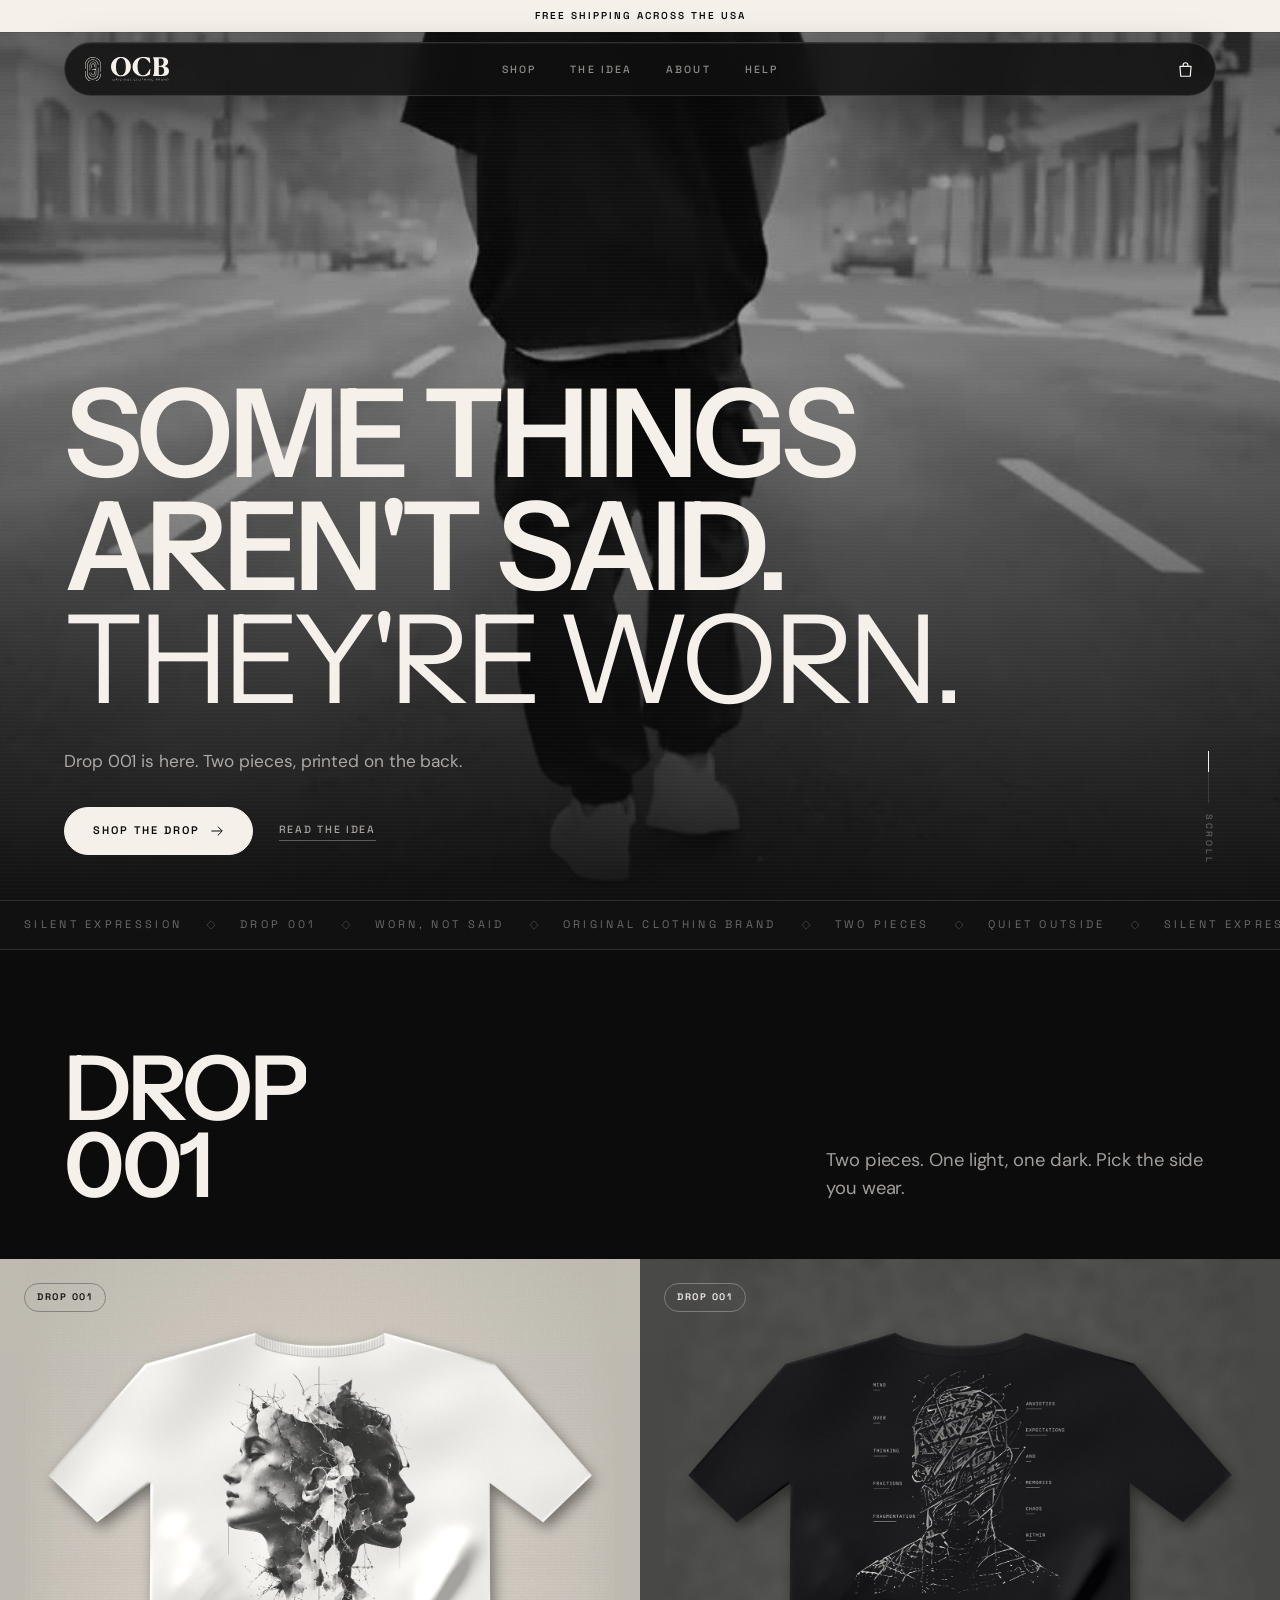
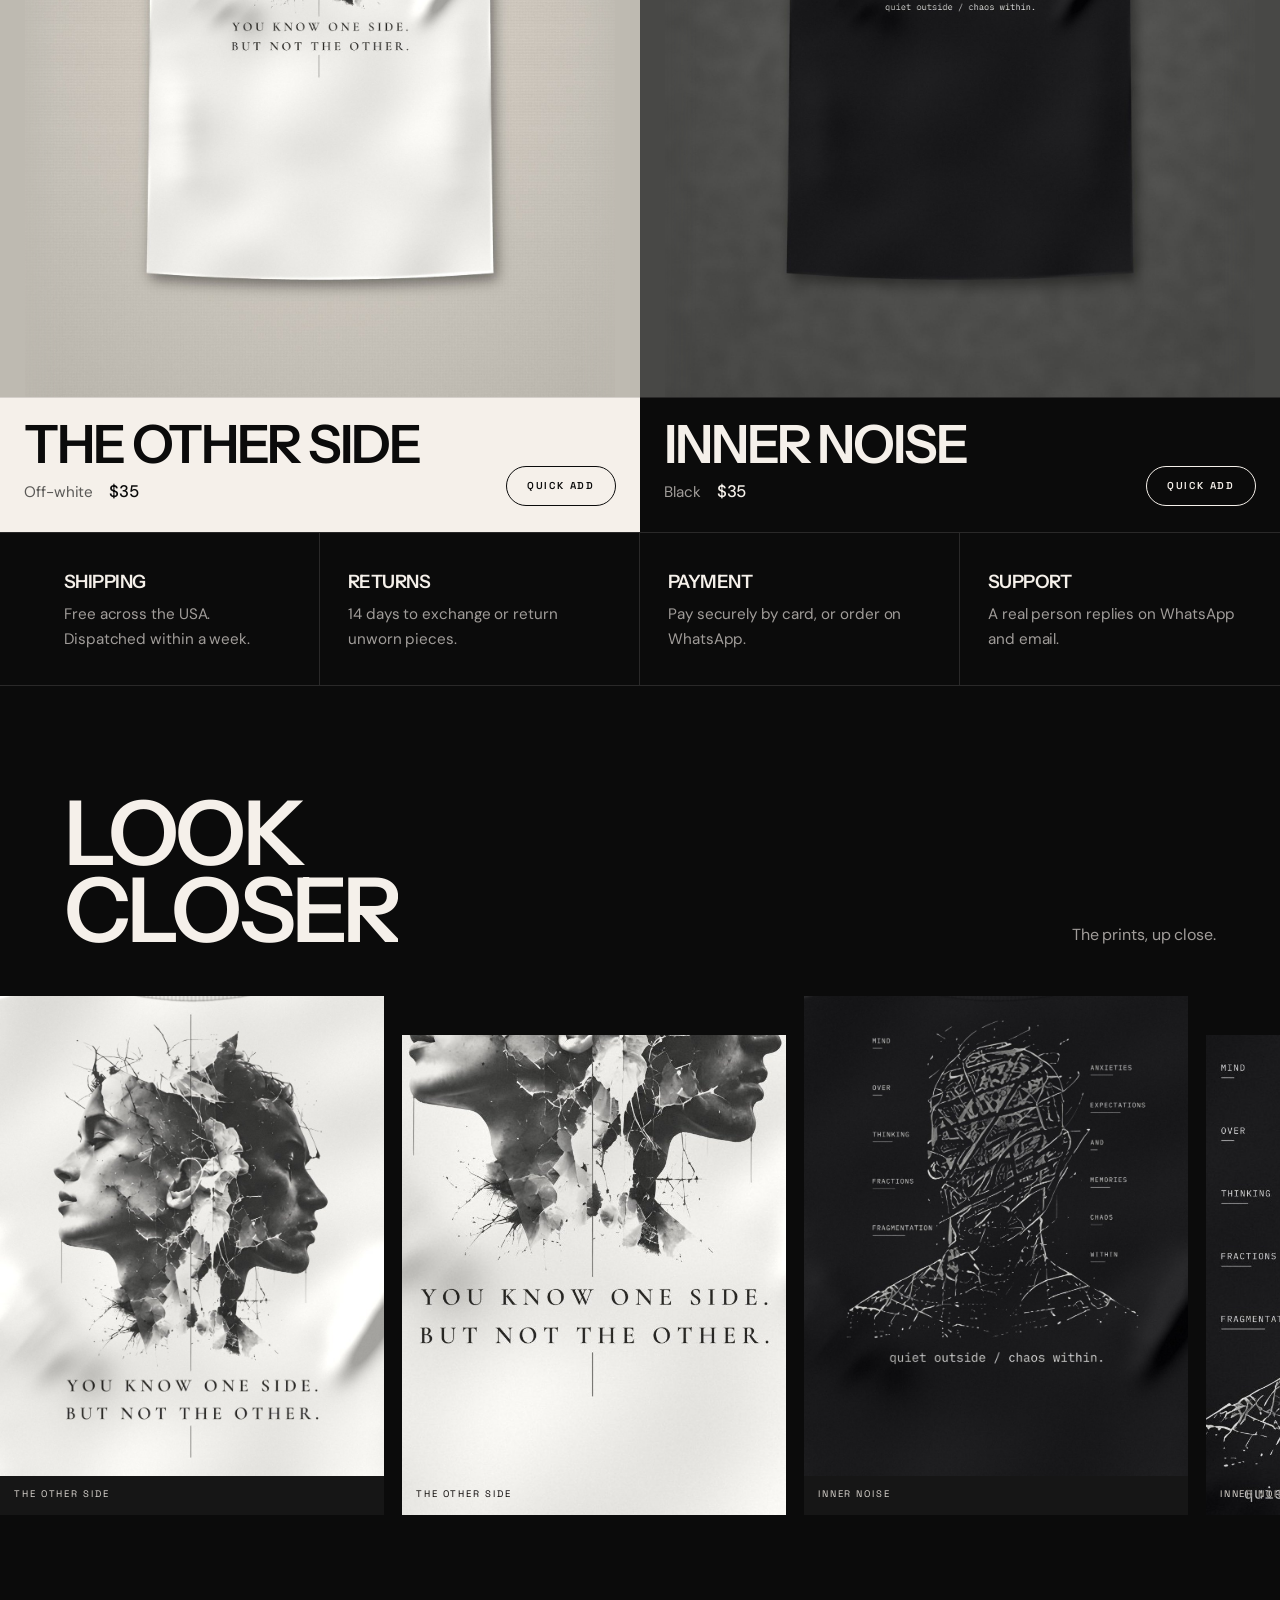
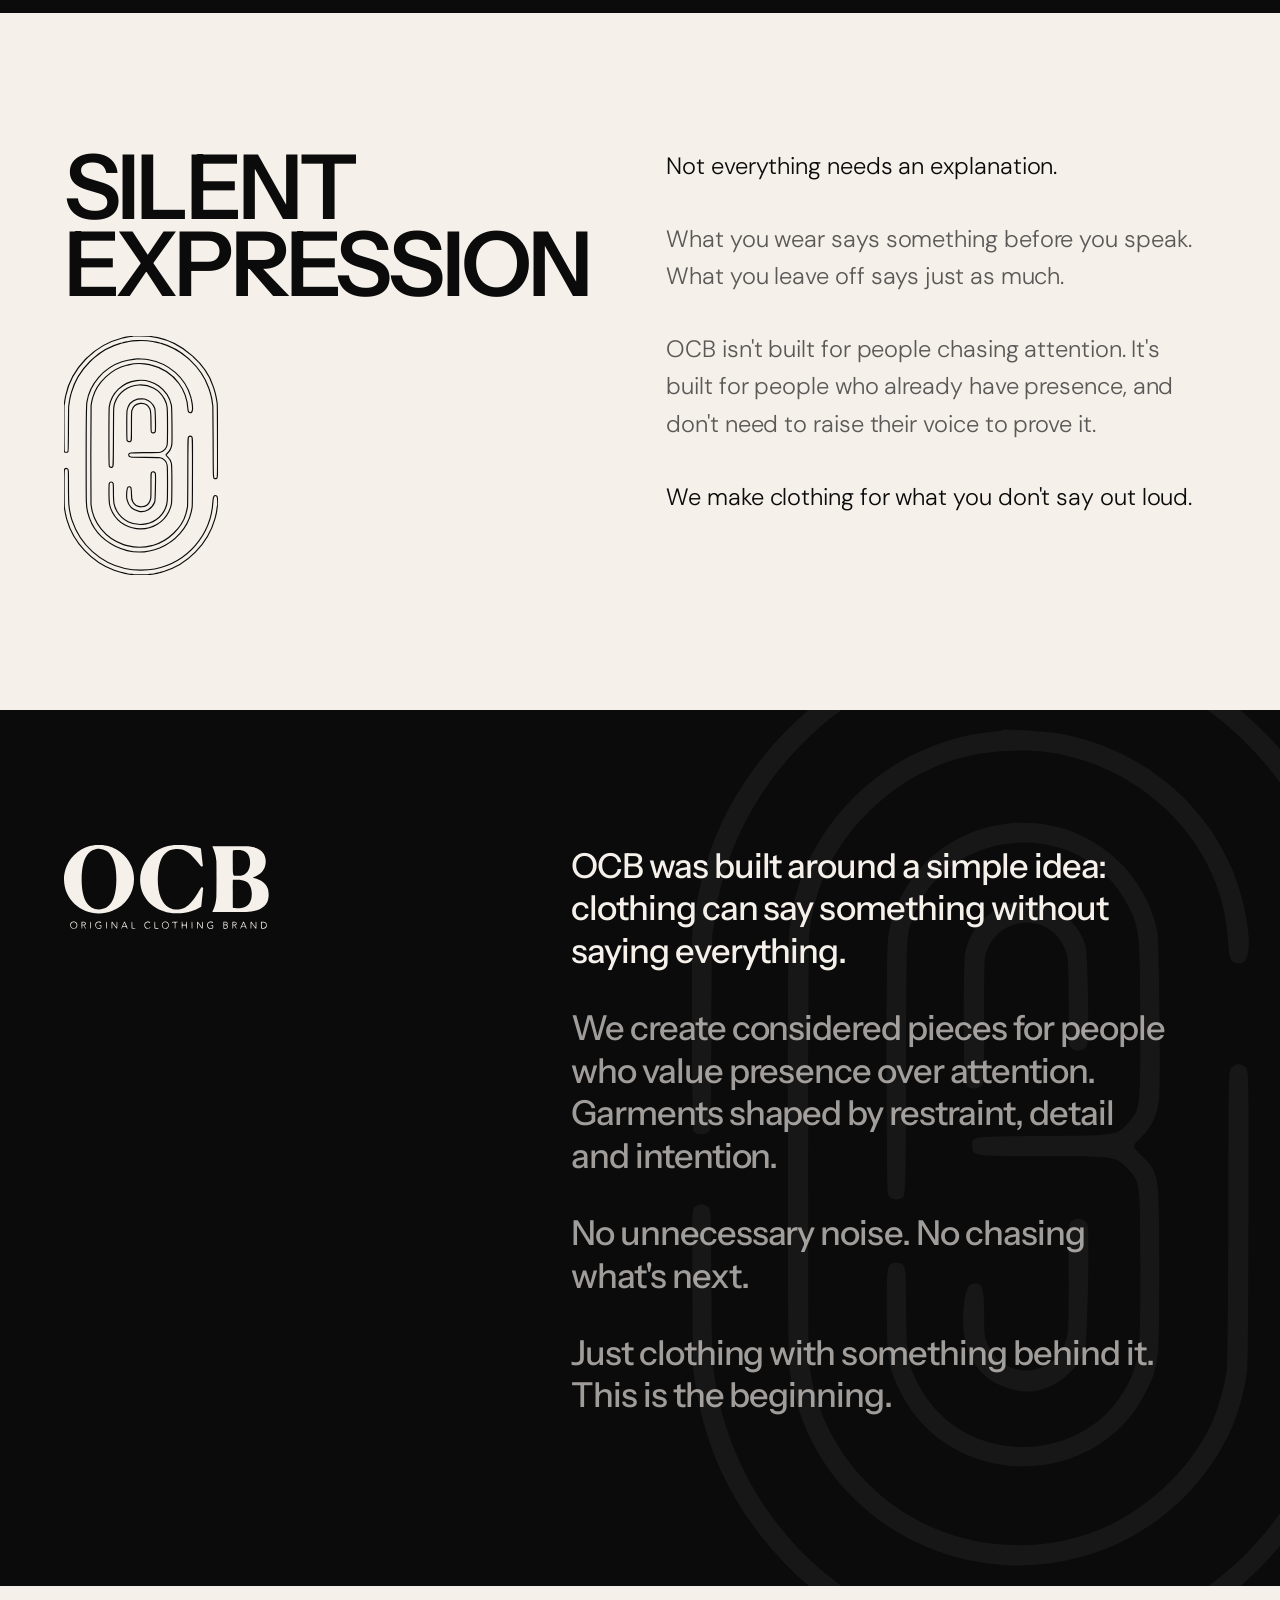
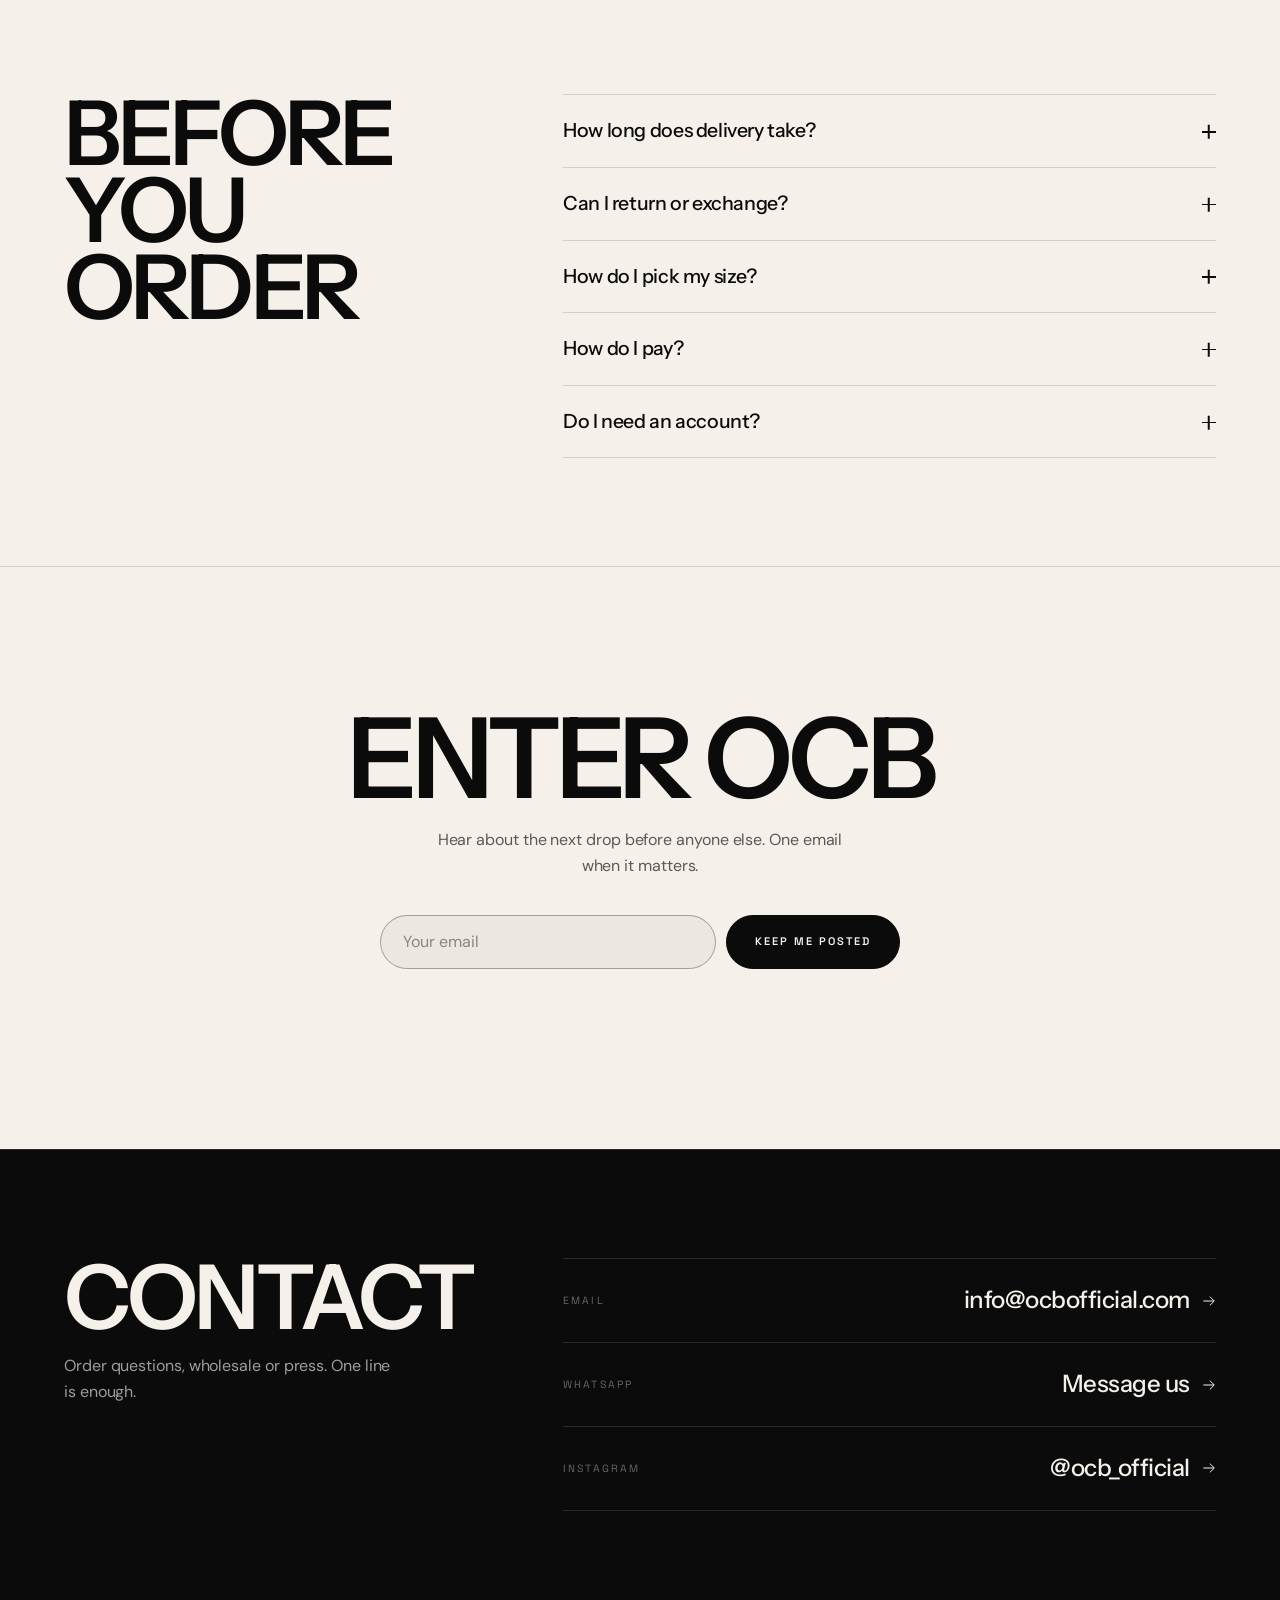
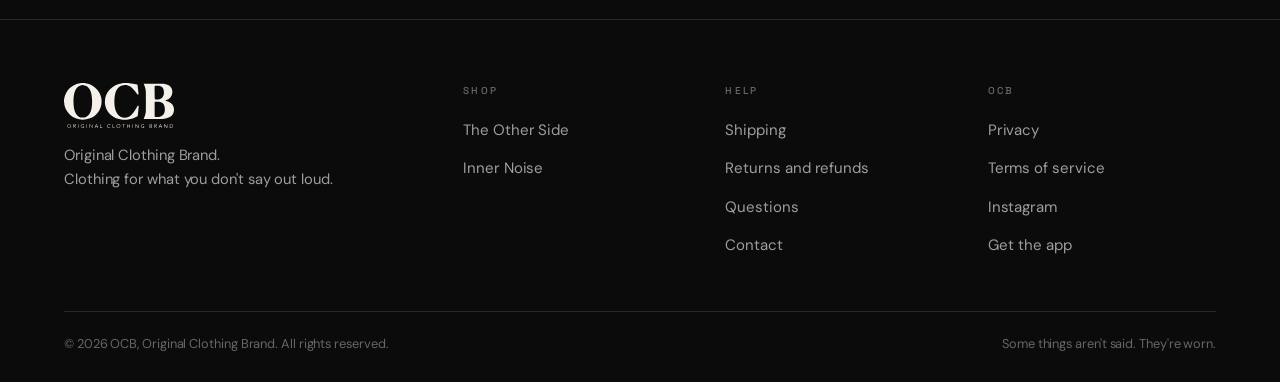
==== v2/index.html @ 87e2b338 "Add files via upload" ====
<!DOCTYPE html>
<html lang="en">
<head>
<meta charset="utf-8">
<meta name="viewport" content="width=device-width, initial-scale=1, viewport-fit=cover">
<title>OCB — Original Clothing Brand</title>
<meta name="description" content="OCB — Original Clothing Brand. Some things aren't said. They're worn. Drop 001 is live: two pieces, printed on the back.">
<meta name="theme-color" content="#0B0B0B">
<meta property="og:title" content="OCB — Original Clothing Brand">
<meta property="og:description" content="Some things aren't said. They're worn. Drop 001 is live.">
<meta property="og:type" content="website">
<meta property="og:url" content="https://ocbofficial.com/">
<meta property="og:image" content="https://ocbofficial.com/images/og.jpg">
<meta name="twitter:card" content="summary_large_image">

<!-- installable web app -->
<link rel="manifest" href="manifest.webmanifest">
<link rel="icon" type="image/png" href="icons/favicon-48.png">
<link rel="apple-touch-icon" href="icons/apple-touch-icon.png">
<meta name="mobile-web-app-capable" content="yes">
<meta name="apple-mobile-web-app-capable" content="yes">
<meta name="apple-mobile-web-app-status-bar-style" content="black-translucent">
<meta name="apple-mobile-web-app-title" content="OCB">

<link rel="preconnect" href="https://fonts.googleapis.com">
<link rel="preconnect" href="https://fonts.gstatic.com" crossorigin>
<link href="https://fonts.googleapis.com/css2?family=DM+Sans:ital,opsz,wght@0,9..40,300;0,9..40,400;0,9..40,500;1,9..40,400&family=Instrument+Sans:wght@400;500;600;700&family=Space+Grotesk:wght@400;500;600;700&display=swap" rel="stylesheet">
<link rel="stylesheet" href="css/styles.css">
</head>
<body data-theme="dark">

<!-- ============ LOGO + ICON LIBRARY (vector, no image files) ============ -->
<svg width="0" height="0" style="position:absolute" aria-hidden="true" focusable="false">
  <defs>
    <symbol id="ocbMark" viewBox="0 0 724 1126">
      <g transform="translate(0,1126) scale(0.1,-0.1)"><path d="M3235 11251 c-6 -5 -39 -12 -75 -15 -65 -6 -158 -19 -215 -31 -117
-23 -150 -31 -230 -51 -1300 -328 -2377 -1439 -2636 -2719 -36 -180 -47 -245
-55 -335 -3 -36 -10 -69 -15 -74 -21 -23 -11 -2201 10 -2220 43 -39 129 -36
167 5 18 20 19 54 24 1088 3 586 9 1072 13 1079 5 7 13 50 18 95 5 45 13 107
19 137 5 30 12 71 15 90 3 19 10 51 15 70 5 19 14 58 20 85 7 28 15 61 20 75
4 14 13 45 20 70 304 1079 1231 2006 2310 2310 25 7 56 16 70 20 14 5 48 13
75 20 28 6 66 15 85 20 19 5 51 12 70 15 19 3 60 10 90 16 112 19 209 29 388
39 239 14 536 -2 752 -39 30 -6 71 -13 90 -16 19 -3 51 -10 70 -15 19 -5 58
-14 85 -20 28 -7 61 -15 75 -20 14 -4 45 -13 70 -20 991 -279 1901 -1127 2233
-2080 9 -25 26 -72 38 -105 12 -33 26 -75 30 -92 5 -18 14 -50 20 -70 6 -21
15 -55 20 -75 5 -21 14 -57 20 -80 24 -96 47 -231 57 -334 5 -44 13 -87 18
-95 5 -8 11 -689 14 -1697 6 -1880 -3 -1742 107 -1742 112 0 104 -147 99 1763
-2 1220 -6 1734 -15 1787 -28 185 -36 232 -60 340 -18 80 -29 125 -62 240 -6
19 -14 49 -18 65 -5 17 -18 57 -30 90 -13 33 -26 71 -30 85 -326 1040 -1477
2042 -2606 2271 -180 36 -245 47 -335 55 -36 3 -69 10 -74 15 -6 5 -178 9
-386 9 -208 0 -380 -4 -385 -9z M3379 10176 c-3 -3 -50 -10 -105 -16 -207 -20
-323 -46 -544 -117 -850 -276 -1517 -1044 -1651 -1898 -33 -218 -34 -257 -34
-2510 0 -2497 -3 -2400 75 -2705 364 -1436 1973 -2224 3390 -1660 730 290
1310 943 1479 1663 30 127 35 153 53 272 7 46 12 607 14 1668 4 1599 4 1599
-30 1633 -48 48 -101 48 -151 -1 -35 -35 -35 -35 -38 -1628 -3 -1109 -7 -1613
-15 -1662 -16 -97 -35 -184 -62 -280 -6 -22 -15 -53 -19 -70 -174 -638 -843
-1281 -1528 -1466 -18 -5 -50 -14 -70 -19 -353 -97 -800 -98 -1163 -3 -97 26
-114 31 -175 51 -838 279 -1448 1030 -1532 1887 -14 143 -10 4545 4 4660 20
158 33 224 62 325 5 19 14 51 20 70 194 698 877 1345 1596 1512 22 5 58 13 80
19 196 47 573 70 760 46 108 -14 199 -28 235 -37 19 -5 58 -14 85 -21 508
-119 1001 -448 1306 -869 262 -362 393 -731 417 -1175 9 -165 32 -205 118
-205 108 0 134 193 69 525 -23 118 -28 143 -35 165 -4 14 -13 45 -20 70 -250
891 -1030 1577 -1980 1741 -148 25 -595 51 -611 35z M3420 9159 c-666 -82
-1187 -582 -1285 -1231 -23 -149 -22 -2765 0 -2808 25 -48 78 -63 139 -40 53
20 51 -48 57 1440 6 1526 1 1411 69 1605 362 1024 1836 1124 2337 160 138
-266 143 -313 143 -1312 0 -928 0 -927 -123 -1060 -140 -152 -110 -147 -940
-153 -793 -6 -767 -2 -767 -110 0 -109 -1 -109 791 -110 774 0 767 1 902 -135
136 -139 137 -141 137 -1058 0 -918 -5 -979 -92 -1192 -396 -963 -1765 -1055
-2293 -155 -142 243 -164 367 -165 918 0 440 -5 462 -105 462 -100 0 -105 -21
-105 -477 0 -556 23 -688 161 -952 553 -1057 2128 -1043 2658 24 146 295 146
297 146 1340 0 1071 6 1037 -207 1248 -88 88 -88 88 -13 159 124 116 194 249
216 416 22 166 6 1752 -19 1863 -171 756 -877 1254 -1642 1158z M3460 8285
c-244 -67 -433 -271 -486 -525 -22 -101 -20 -1389 1 -1430 32 -61 127 -71 176
-19 29 31 29 31 29 700 0 554 2 678 15 724 110 422 681 476 856 80 45 -102 49
-153 49 -622 0 -442 0 -442 23 -468 46 -54 150 -40 176 23 28 68 9 1027 -22
1107 -87 223 -233 356 -478 434 -46 15 -281 12 -339 -4z M37 4993 c-37 -26
-37 -26 -33 -887 2 -519 8 -889 14 -931 30 -207 64 -374 102 -510 6 -22 15
-53 19 -70 294 -1054 1172 -1993 2225 -2377 175 -64 371 -119 516 -147 30 -6
69 -13 85 -16 66 -14 154 -26 225 -31 41 -3 79 -10 84 -15 13 -12 679 -12 691
0 6 5 44 12 85 15 71 5 159 17 225 31 17 3 55 10 85 16 30 6 73 15 95 21 79
20 120 30 145 38 14 4 45 13 70 20 1134 318 2109 1309 2440 2480 7 25 16 56
20 70 4 14 13 52 20 85 7 33 16 71 20 85 5 14 11 45 15 70 4 25 11 70 16 100
5 30 12 87 15 125 3 39 10 74 15 80 30 31 9 440 -24 463 -122 82 -172 14 -187
-253 -86 -1577 -1201 -2867 -2745 -3176 -215 -43 -335 -53 -655 -53 -355 0
-471 11 -750 73 -1145 252 -2106 1122 -2482 2246 -39 116 -49 150 -68 225 -97
383 -108 528 -109 1473 -1 755 1 730 -61 762 -41 21 -69 18 -113 -12z M4129
4831 c-29 -29 -29 -29 -29 -610 0 -612 -1 -620 -48 -741 -137 -348 -652 -365
-815 -27 -55 114 -57 125 -57 385 0 291 -30 350 -152 303 -65 -25 -101 -406
-57 -598 69 -305 259 -490 567 -552 293 -60 618 136 739 446 26 66 51 1260 28
1351 -18 73 -121 98 -176 43z" fill="currentColor"/></g>
    </symbol>
    <symbol id="ocbWord" viewBox="0 0 2230 914">
      <g transform="translate(0,914) scale(0.1,-0.1)"><path d="M3435 9129 c-22 -4 -85 -13 -140 -20 -1656 -196 -3016 -1517 -3259
-3165 -36 -247 -38 -272 -34 -579 34 -2645 2738 -4386 5270 -3394 1698 666
2657 2459 2267 4239 -333 1522 -1659 2714 -3224 2900 -55 6 -119 16 -142 21
-51 11 -682 10 -738 -2z m506 -420 c1158 -91 1760 -1225 1760 -3312 0 -2136
-659 -3276 -1892 -3277 -1225 -1 -1889 1154 -1889 3285 0 1856 489 2975 1420
3247 125 36 225 51 446 67 11 0 81 -4 155 -10z M12005 9130 c-22 -4 -89 -13
-150 -20 -2287 -245 -3889 -2237 -3515 -4372 5 -32 14 -82 19 -112 124 -717
564 -1468 1151 -1967 636 -539 1381 -841 2350 -951 154 -17 796 -17 940 0 58
7 143 17 190 23 630 78 1292 298 1792 596 165 98 164 98 172 175 4 35 11 101
16 148 5 47 14 132 20 190 6 58 15 143 20 190 5 47 14 132 20 190 6 58 15 147
20 198 6 50 14 134 20 185 5 50 14 139 20 197 20 189 41 392 61 574 14 129 18
123 -100 150 -106 24 -89 41 -251 -241 -670 -1164 -1115 -1694 -1656 -1970
-516 -264 -1170 -263 -1684 3 -895 464 -1347 1780 -1230 3585 118 1827 743
2729 1945 2808 952 63 1542 -329 2600 -1730 158 -209 141 -197 242 -169 110
31 109 28 94 152 -17 147 -28 248 -41 363 -6 55 -15 136 -20 180 -5 44 -14
125 -20 180 -14 125 -28 257 -40 360 -5 44 -14 125 -20 180 -6 55 -15 136 -20
180 -5 44 -14 125 -20 180 -24 217 -9 193 -135 228 -317 89 -725 177 -1100
237 -110 18 -368 48 -510 60 -77 6 -173 16 -213 21 -88 11 -910 10 -967 -1z
M17278 9001 c-608 -3 -1110 -9 -1114 -13 -4 -4 3 -31 15 -60 276 -650 366
-990 413 -1558 19 -222 19 -3677 0 -3895 -22 -267 -53 -478 -98 -665 -18 -74
-71 -263 -84 -300 -79 -223 -125 -343 -182 -479 -38 -91 -66 -171 -64 -178 7
-16 3314 -19 3666 -3 1465 67 2299 598 2440 1555 7 44 16 99 21 122 39 181 -8
600 -97 853 -205 590 -746 995 -1576 1180 -124 27 -124 29 30 80 743 247 1183
723 1291 1395 152 946 -318 1624 -1284 1850 -38 9 -88 20 -110 25 -65 16 -262
47 -370 59 -55 6 -143 16 -195 22 -116 14 -1168 17 -2702 10z m2005 -436 c652
-117 980 -558 981 -1320 1 -817 -365 -1334 -1026 -1450 -63 -11 -175 -15 -470
-15 -388 0 -388 0 -388 1384 0 1384 0 1384 28 1390 23 4 190 19 347 30 110 8
443 -4 528 -19z m-48 -3224 c785 -66 1191 -556 1212 -1461 23 -1009 -418
-1562 -1300 -1630 -201 -16 -706 14 -755 44 -13 8 -18 3036 -5 3049 10 10 722
8 848 -2z M986 799 c-464 -77 -398 -781 74 -782 481 -2 539 706 63 783 -65 11
-68 11 -137 -1z m212 -93 c234 -123 230 -486 -6 -594 -346 -158 -618 348 -308
571 71 50 239 63 314 23z M3724 800 c-470 -70 -410 -780 66 -784 248 -3 285
29 285 244 0 175 0 175 -125 175 -125 0 -125 0 -128 -27 -4 -32 8 -37 108 -40
65 -3 65 -3 68 -120 3 -150 0 -153 -188 -153 -220 0 -325 102 -325 315 0 270
268 416 486 264 40 -27 40 -27 66 -1 66 65 -147 152 -313 127z M9064 800
c-422 -64 -425 -699 -3 -780 157 -31 399 79 333 151 -24 26 -44 23 -78 -11
-158 -162 -438 -54 -487 188 -57 278 264 502 469 327 36 -32 43 -34 61 -23
101 63 -122 175 -295 148z M10966 800 c-202 -36 -332 -215 -312 -432 46 -500
766 -465 770 37 2 266 -200 440 -458 395z m212 -94 c231 -121 231 -475 -1
-590 -352 -176 -623 333 -305 573 59 44 236 54 306 17z M15900 800 c-197 -33
-320 -183 -320 -390 0 -295 260 -466 566 -372 107 33 105 29 102 228 -3 169
-3 169 -122 172 -89 2 -121 -1 -128 -10 -24 -38 10 -58 98 -58 74 0 74 0 74
-120 0 -152 0 -152 -165 -158 -230 -9 -352 110 -343 333 10 276 276 398 510
233 20 -14 58 13 58 42 0 59 -207 121 -330 100z M1927 776 c-40 -41 -22 -746
19 -746 40 0 44 18 44 178 0 179 1 182 70 182 57 0 52 6 169 -192 93 -158 113
-178 155 -162 24 9 23 11 -79 180 -102 169 -104 172 -77 180 195 60 219 293
37 369 -62 26 -315 34 -338 11z m306 -80 c73 -30 95 -131 42 -186 -39 -41 -83
-52 -190 -48 -90 3 -90 3 -93 112 -1 61 0 116 2 123 7 18 195 18 239 -1z
M2873 783 c-21 -8 -18 -739 2 -747 64 -24 65 -16 65 374 0 374 -4 400 -53 379
-1 0 -8 -3 -14 -6z M4608 779 c-29 -16 -27 -723 1 -739 59 -31 61 -18 61 370
0 388 -3 404 -62 369z M5193 783 c-21 -8 -18 -739 2 -747 62 -23 65 -10 65
314 0 174 4 300 9 300 5 0 104 -137 221 -304 222 -320 231 -330 290 -311 28 9
32 738 4 749 -52 20 -54 8 -54 -314 0 -313 -3 -331 -41 -277 -9 12 -98 141
-200 287 -226 326 -230 330 -296 303z M6559 783 c-9 -2 -31 -39 -49 -81 -49
-112 -128 -294 -209 -480 -80 -183 -79 -178 -49 -185 36 -10 55 9 88 90 46
112 26 104 243 101 191 -3 191 -3 230 -95 40 -94 60 -113 102 -97 21 8 17 25
-39 156 -24 57 -67 159 -96 228 -29 69 -72 171 -96 228 -24 57 -44 107 -44
113 0 5 -12 14 -26 19 -26 10 -29 10 -55 3z m40 -131 c30 -56 140 -335 135
-343 -6 -11 -301 -12 -308 -1 -6 10 144 362 155 362 4 0 13 -8 18 -18z M7373
783 c-22 -8 -18 -739 3 -747 24 -9 377 -7 392 3 8 4 12 19 10 32 -3 24 -3 24
-168 29 -165 5 -165 5 -168 338 -2 344 -7 372 -55 351 -1 0 -8 -3 -14 -6z
M9866 774 c-24 -23 -24 -705 0 -728 13 -13 46 -16 202 -16 199 0 216 4 210 41
-3 24 -3 24 -173 29 -170 5 -170 5 -173 335 -2 296 -4 331 -19 343 -22 16 -28
15 -47 -4z M11823 780 c-80 -32 -8 -70 133 -70 104 0 104 0 106 -332 3 -333 3
-333 38 -333 35 0 35 0 38 333 2 332 2 332 106 332 118 0 156 10 156 40 0 13
-10 24 -26 30 -32 13 -521 12 -551 0z M12833 783 c-21 -8 -18 -739 2 -747 56
-21 64 2 67 181 3 168 3 168 198 168 195 0 195 0 198 -168 2 -168 2 -168 27
-177 56 -21 55 -30 55 370 0 400 1 391 -55 370 -25 -10 -25 -10 -25 -165 0
-155 0 -155 -200 -155 -200 0 -200 0 -200 155 0 155 -11 192 -53 174 -1 0 -8
-3 -14 -6z M13913 783 c-21 -8 -18 -739 2 -747 64 -24 65 -16 65 374 0 374 -4
400 -53 379 -1 0 -8 -3 -14 -6z M14508 779 c-29 -16 -27 -723 1 -739 58 -30
61 -13 61 317 0 204 3 294 11 291 5 -2 104 -138 218 -303 219 -315 233 -331
287 -306 34 15 39 722 5 741 -58 30 -61 13 -61 -315 0 -232 -3 -293 -12 -289
-7 2 -105 138 -218 300 -218 316 -237 336 -292 303z M17373 784 c-30 -13 -17
-743 13 -750 65 -16 299 1 349 27 138 69 159 270 36 341 -48 27 -49 32 -15 54
103 68 76 258 -46 311 -36 15 -311 29 -337 17z m303 -90 c86 -41 84 -168 -3
-209 -24 -12 -58 -15 -135 -13 -103 3 -103 3 -106 107 -1 58 0 111 2 118 8 20
198 18 242 -3z m8 -318 c107 -45 115 -199 14 -252 -26 -14 -59 -18 -148 -18
-115 -1 -115 -1 -118 128 -1 72 0 136 2 143 8 19 205 18 250 -1z M18353 784
c-21 -9 -18 -740 2 -748 56 -21 64 2 67 181 3 168 3 168 55 171 62 4 60 6 187
-212 79 -135 100 -156 140 -140 25 10 22 16 -80 185 -100 165 -102 173 -57
182 170 34 190 275 30 356 -46 23 -307 42 -344 25z m315 -94 c142 -87 50 -230
-148 -230 -100 0 -100 0 -100 125 0 125 0 125 108 125 90 0 112 -3 140 -20z
M19525 780 c-15 -5 -47 -67 -110 -211 -49 -112 -115 -265 -148 -339 -83 -191
-79 -178 -58 -189 38 -21 58 -2 96 89 45 107 27 100 245 100 202 0 184 8 230
-103 35 -85 58 -106 96 -88 23 10 23 10 -7 83 -70 164 -111 263 -150 356 -23
53 -59 140 -80 192 -22 52 -43 97 -47 101 -14 13 -47 17 -67 9z m104 -285 c88
-210 95 -195 -90 -195 -178 0 -169 -20 -81 186 97 230 80 229 171 9z M20333
783 c-21 -8 -18 -739 2 -747 62 -24 65 -10 65 315 0 229 3 300 12 297 7 -3
105 -139 220 -303 202 -292 220 -313 265 -314 52 -2 53 2 53 379 0 388 -2 401
-61 370 -18 -10 -19 -24 -19 -310 0 -233 -3 -300 -12 -300 -7 0 -105 134 -218
296 -232 335 -241 344 -307 317z M21468 780 c-31 -19 -27 -724 4 -741 39 -21
321 -6 390 21 305 115 302 593 -4 700 -74 25 -358 40 -390 20z m377 -98 c276
-126 207 -519 -100 -572 -210 -36 -210 -37 -213 298 -2 304 -2 304 130 300
112 -3 141 -7 183 -26z" fill="currentColor"/></g>
    </symbol>
    <symbol id="i-diamond" viewBox="0 0 24 24"><path d="M12 2 22 12 12 22 2 12Z" fill="none" stroke="currentColor" stroke-width="1.6"/></symbol>
    <symbol id="i-arrow" viewBox="0 0 24 24"><path d="M3 12h17M14 5l7 7-7 7" fill="none" stroke="currentColor" stroke-width="1.7" stroke-linecap="round" stroke-linejoin="round"/></symbol>
    <symbol id="i-left" viewBox="0 0 24 24"><path d="M15 5l-7 7 7 7" fill="none" stroke="currentColor" stroke-width="1.8" stroke-linecap="round" stroke-linejoin="round"/></symbol>
    <symbol id="i-right" viewBox="0 0 24 24"><path d="M9 5l7 7-7 7" fill="none" stroke="currentColor" stroke-width="1.8" stroke-linecap="round" stroke-linejoin="round"/></symbol>
    <symbol id="i-x" viewBox="0 0 24 24"><path d="M5 5l14 14M19 5 5 19" fill="none" stroke="currentColor" stroke-width="1.7" stroke-linecap="round"/></symbol>
    <symbol id="i-bag" viewBox="0 0 24 24"><path d="M5 8h14l-1 12.5H6L5 8Z"/><path d="M9 8V6.5a3 3 0 0 1 6 0V8"/></symbol>
    <symbol id="i-user" viewBox="0 0 24 24"><circle cx="12" cy="8.5" r="3.7"/><path d="M4.5 20.5c1.2-3.6 4-5.3 7.5-5.3s6.3 1.7 7.5 5.3"/></symbol>
    <symbol id="i-menu" viewBox="0 0 24 24"><path d="M4 8.5h16M4 15.5h16"/></symbol>
    <symbol id="i-truck" viewBox="0 0 24 24"><path d="M2.5 6.5h11v10h-11zM13.5 10h4.2l3.3 3.4v3.1h-7.5"/><circle cx="7" cy="17.5" r="1.8"/><circle cx="17" cy="17.5" r="1.8"/></symbol>
    <symbol id="i-return" viewBox="0 0 24 24"><path d="M4 9h11a5 5 0 0 1 0 10H8"/><path d="M8 5 4 9l4 4"/></symbol>
    <symbol id="i-lock" viewBox="0 0 24 24"><rect x="5" y="10.5" width="14" height="10" rx="2"/><path d="M8.5 10.5V8a3.5 3.5 0 0 1 7 0v2.5"/></symbol>
    <symbol id="i-mail" viewBox="0 0 24 24"><rect x="3" y="5.5" width="18" height="13" rx="2"/><path d="m4 7.5 8 6 8-6"/></symbol>
    <symbol id="i-card" viewBox="0 0 24 24"><rect x="2.5" y="5.5" width="19" height="13" rx="2.2"/><path d="M2.5 10h19M6.5 15h4"/></symbol>
    <symbol id="i-info" viewBox="0 0 24 24"><circle cx="12" cy="12" r="9"/><path d="M12 11v5.5M12 7.6v.2"/></symbol>
    <symbol id="i-phone" viewBox="0 0 24 24"><rect x="6.5" y="2.5" width="11" height="19" rx="2.6"/><path d="M10.5 18.5h3"/></symbol>
    <symbol id="i-share" viewBox="0 0 24 24"><path d="M12 15V3.5M8 7l4-4 4 4"/><path d="M7.5 10.5H6a1.5 1.5 0 0 0-1.5 1.5v7A1.5 1.5 0 0 0 6 20.5h12a1.5 1.5 0 0 0 1.5-1.5v-7a1.5 1.5 0 0 0-1.5-1.5h-1.5"/></symbol>
    <symbol id="i-plus" viewBox="0 0 24 24"><rect x="3.5" y="3.5" width="17" height="17" rx="4"/><path d="M12 8v8M8 12h8"/></symbol>
    <symbol id="i-dots" viewBox="0 0 24 24"><circle cx="12" cy="5" r="1.2" fill="currentColor"/><circle cx="12" cy="12" r="1.2" fill="currentColor"/><circle cx="12" cy="19" r="1.2" fill="currentColor"/></symbol>
    <symbol id="i-install" viewBox="0 0 24 24"><path d="M12 3.5V15M7.5 10.5 12 15l4.5-4.5"/><path d="M4.5 16.5v2a2 2 0 0 0 2 2h11a2 2 0 0 0 2-2v-2"/></symbol>
    <symbol id="i-desktop" viewBox="0 0 24 24"><rect x="3" y="4.5" width="18" height="12" rx="1.8"/><path d="M8.5 20.5h7M12 16.5v4M12 7.5v5M9.8 10.5 12 12.7l2.2-2.2"/></symbol>
    <symbol id="i-check" viewBox="0 0 24 24"><path d="m5 12.5 4.5 4.5L19 7.5"/></symbol>
    <symbol id="i-wa" viewBox="0 0 24 24"><path d="M3.6 20.4 4.9 16a8.5 8.5 0 1 1 3.2 3.1l-4.5 1.300Z"/><path d="M9.2 8.300c-.4 1.200.3 2.800 1.700 4.200 1.400 1.400 3 2.100 4.200 1.700l.8-1.300-1.700-1-.8.700c-.9-.4-1.700-1.200-2.100-2.100l.7-.8-1-1.700-1.800.300Z"/></symbol>
  </defs>
</svg>

<div class="grain" aria-hidden="true"></div>
<div class="cursor" aria-hidden="true"><b>View</b></div>
<div class="cursor-dot" aria-hidden="true"></div>

<div class="loader" id="loader" role="status" aria-label="Loading">
  <div class="loader__mark" id="loaderMark"></div>
  <div class="loader__bar"><i id="loaderBar"></i></div>
</div>
<div class="curtain" id="curtain" aria-hidden="true"><svg viewBox="0 0 724 1126"><use href="#ocbMark"/></svg></div>

<!-- ============ HEADER ============ -->
<header class="head" id="head">
  <div class="strip" id="strip" hidden></div>
  <div class="nav">
    <a class="nav__logo" href="#/" aria-label="OCB, Original Clothing Brand. Home">
      <svg class="m" viewBox="0 0 724 1126" aria-hidden="true"><use href="#ocbMark"/></svg>
      <svg class="w" viewBox="0 0 2230 914" aria-hidden="true"><use href="#ocbWord"/></svg>
    </a>
    <!-- Main menu. To rename a link change the text. The href must stay one of: #/shop #/idea #/about #/help #/contact -->
    <nav class="nav__mid" id="navMid" aria-label="Main">
      <a href="#/shop" data-spy="shop">Shop</a>
      <a href="#/idea" data-spy="idea">The idea</a>
      <a href="#/about" data-spy="about">About</a>
      <a href="#/help" data-spy="help">Help</a>
    </nav>
    <div class="nav__right">
      <button class="nav__btn" id="btnAccount" aria-label="Account" hidden><svg class="icon" viewBox="0 0 24 24" aria-hidden="true"><use href="#i-user"/></svg></button>
      <button class="nav__btn" id="btnCart" aria-label="Open cart">
        <svg class="icon" viewBox="0 0 24 24" aria-hidden="true"><use href="#i-bag"/></svg>
        <span class="nav__count" id="cartCount" aria-hidden="true">0</span>
      </button>
      <button class="nav__btn nav__menu" id="btnMenu" aria-label="Open menu" aria-expanded="false"><svg class="icon" viewBox="0 0 24 24" aria-hidden="true"><use href="#i-menu"/></svg></button>
    </div>
  </div>
</header>

<!-- full-screen menu for phones and tablets -->
<div class="menu" id="menu" data-theme="light" role="dialog" aria-modal="true" aria-label="Menu">
  <button class="menu__close" id="menuClose" aria-label="Close menu"><svg class="icon" viewBox="0 0 24 24" aria-hidden="true"><use href="#i-x"/></svg></button>
  <nav class="menu__links" aria-label="Main">
    <a href="#/shop">Shop</a>
    <a href="#/idea">The idea</a>
    <a href="#/about">About</a>
    <a href="#/help">Help</a>
    <a href="#/contact">Contact</a>
  </nav>
  <div class="menu__foot" id="menuFoot"></div>
</div>

<!-- ============ HOME ============ -->
<main class="view" id="vHome" data-theme="dark">

  <section class="hero" id="top">
    <div class="hero__bg" id="heroBg" aria-hidden="true"></div>
    <div class="hero__shade" aria-hidden="true"></div>
    <div class="hero__scan" aria-hidden="true"></div>
    <div class="hero__inner">
      <h1 class="display" id="heroTitle"></h1>
      <p class="hero__sub hero__fade" id="heroSub"></p>
      <div class="hero__cta hero__fade">
        <a href="#/shop" class="btn btn--fill" data-magnet><span><span id="heroBtn">Shop the drop</span> <svg viewBox="0 0 24 24" aria-hidden="true"><use href="#i-arrow"/></svg></span></a>
        <a href="#/idea" class="link">Read the idea</a>
      </div>
    </div>
    <div class="hero__scroll" aria-hidden="true"><div class="track"><i></i></div><span>Scroll</span></div>
  </section>

  <div class="marquee" aria-hidden="true"><div class="marquee__row" id="marquee"></div></div>

  <!-- SHOP: products are drawn here from config.js -->
  <section class="shop" id="shop">
    <div class="wrap shop__head">
      <h2 class="section-title" id="shopTitle"></h2>
      <p id="shopIntro" data-rv></p>
    </div>
    <div class="dip" id="dip"></div>
    <div class="promises" id="promises"></div>
  </section>

  <section class="closer" id="closer">
    <div class="wrap closer__head">
      <h2 class="section-title" id="closerTitle"></h2>
      <p id="closerIntro" data-rv></p>
    </div>
    <div class="rail" id="rail"></div>
  </section>

  <section class="philo" id="idea" data-theme="light">
    <div class="wrap philo__grid">
      <div class="philo__head">
        <h2 class="section-title" id="philoTitle"></h2>
        <div class="philo__sigil" id="philoSigil" data-draw></div>
      </div>
      <div class="philo__body" id="philoBody"></div>
    </div>
  </section>

  <section class="about" id="about">
    <div class="about__mark" aria-hidden="true"><svg viewBox="0 0 724 1126"><use href="#ocbMark"/></svg></div>
    <div class="wrap about__grid">
      <div><svg class="about__word" viewBox="0 0 2230 914" role="img" aria-label="OCB, Original Clothing Brand" data-rv><use href="#ocbWord"/></svg></div>
      <div class="about__body" id="aboutBody"></div>
    </div>
  </section>

  <section class="faq" id="help" data-theme="light">
    <div class="wrap faq__grid">
      <div>
        <h2 class="section-title"><span class="mask"><span>Before</span></span><span class="mask"><span>you order</span></span></h2>
      </div>
      <div class="acc" id="faqList"></div>
    </div>
  </section>

  <section class="news" id="news" data-theme="light" style="border-top:1px solid var(--line)">
    <div class="wrap">
      <div class="news__inner">
        <h2 id="newsTitle" data-rv></h2>
        <p class="news__sub" id="newsSub" data-rv></p>
        <form id="newsForm" novalidate data-rv>
          <label class="field field--pill"><span class="sr">Your email</span>
            <input type="email" id="newsEmail" name="email" placeholder="Your email" autocomplete="email" required></label>
          <div class="hp" aria-hidden="true"><label>Company <input type="text" id="newsHp" tabindex="-1" autocomplete="off"></label></div>
          <button type="submit" class="btn btn--fill"><span>Keep me posted</span></button>
        </form>
        <p class="news__msg" id="newsMsg" role="status" aria-live="polite"></p>
      </div>
    </div>
  </section>

  <section class="contact" id="contact">
    <div class="wrap contact__grid">
      <div>
        <h2 class="section-title"><span class="mask"><span>Contact</span></span></h2>
        <p class="contact__note" data-rv>Order questions, wholesale or press. One line is enough.</p>
      </div>
      <div class="contact__rows" id="contactRows"></div>
    </div>
  </section>
</main>

<!-- every other page (product, checkout, account, order, policies) is drawn in here -->
<main class="view" id="vPage" data-theme="light"></main>

<!-- ============ FOOTER ============ -->
<footer class="foot" data-theme="dark">
  <div class="wrap">
    <div class="foot__grid">
      <div class="foot__brand">
        <svg viewBox="0 0 2230 914" aria-hidden="true"><use href="#ocbWord"/></svg>
        <p>Original Clothing Brand.<br>Clothing for what you don't say out loud.</p>
      </div>
      <div>
        <h4>Shop</h4>
        <ul id="footShop"></ul>
      </div>
      <div>
        <h4>Help</h4>
        <ul>
          <li><a href="#/policy/shipping">Shipping</a></li>
          <li><a href="#/policy/returns">Returns and refunds</a></li>
          <li><a href="#/help">Questions</a></li>
          <li><a href="#/policy/contact">Contact</a></li>
        </ul>
      </div>
      <div>
        <h4>OCB</h4>
        <ul id="footMore">
          <li><a href="#/policy/privacy">Privacy</a></li>
          <li><a href="#/policy/terms">Terms of service</a></li>
        </ul>
      </div>
    </div>
    <div class="foot__bottom">
      <p id="footCopy"></p>
      <p>Some things aren't said. They're worn.</p>
    </div>
  </div>
</footer>

<!-- ============ OVERLAYS ============ -->
<div class="scrim" id="scrim"></div>

<aside class="drawer" id="drawer" data-theme="light" role="dialog" aria-modal="true" aria-label="Cart">
  <div class="drawer__head">
    <h2>Cart<sup id="drawerCount"></sup></h2>
    <button class="x" id="drawerClose" aria-label="Close cart"><svg class="icon" viewBox="0 0 24 24" aria-hidden="true"><use href="#i-x"/></svg></button>
  </div>
  <div class="drawer__ship" id="drawerShip" hidden></div>
  <div class="drawer__body" id="drawerBody"></div>
  <div class="drawer__foot" id="drawerFoot"></div>
</aside>

<div class="modal" id="modal" role="dialog" aria-modal="true">
  <div class="modal__panel" id="modalPanel" data-theme="light"></div>
</div>

<div class="zoom" id="zoom" role="dialog" aria-modal="true" aria-label="Enlarged photo">
  <button id="zoomClose" aria-label="Close"><svg class="icon" viewBox="0 0 24 24" aria-hidden="true"><use href="#i-x"/></svg></button>
  <img id="zoomImg" alt="">
</div>

<div class="toasts" id="toasts" role="status" aria-live="polite"></div>

<noscript><p style="padding:120px 24px;text-align:center">This store needs JavaScript. Please turn it on and reload.</p></noscript>

<script src="config.js"></script>
<script src="js/app.js"></script>
</body>
</html>
---- v2/css/styles.css ----
/* ============================================================
   OCB — ORIGINAL CLOTHING BRAND · store stylesheet
   Palette locked to the logo: ink #0B0B0B / cream #F5F0EA
   You normally never need to edit this file. Content lives in config.js
   ============================================================ */

:root{
  --ink:#0B0B0B; --ink-1:#101010; --ink-2:#161616;
  --cream:#F5F0EA; --cream-2:#EBE5DC;
  --err:#B5473C; --ok:#4F8A63; --wa:#1FAF57;
  --display:"Instrument Sans","Helvetica Neue",Helvetica,Arial,sans-serif;
  --sans:"DM Sans","Instrument Sans","Helvetica Neue",Helvetica,Arial,sans-serif;
  --label:"Space Grotesk","Instrument Sans","Helvetica Neue",Helvetica,Arial,sans-serif;
  --ease:cubic-bezier(.16,1,.3,1);
  --ease-io:cubic-bezier(.65,.05,.36,1);
  --pad:clamp(16px,5vw,72px);
  --max:1440px;
  --head-h:64px;
  --sat:env(safe-area-inset-top,0px); --sab:env(safe-area-inset-bottom,0px);
}

/* two moods. Any block can declare one and everything inside follows. */
[data-theme="dark"]{
  --bg:var(--ink); --bg-2:var(--ink-2); --fg:var(--cream);
  --fg-dim:rgba(245,240,234,.64); --fg-fade:rgba(245,240,234,.4);
  --line:rgba(245,240,234,.13); --line-strong:rgba(245,240,234,.3);
  --field:rgba(245,240,234,.05);
  color-scheme:dark;
}
[data-theme="light"]{
  --bg:var(--cream); --bg-2:var(--cream-2); --fg:var(--ink);
  --fg-dim:rgba(11,11,11,.66); --fg-fade:rgba(11,11,11,.44);
  --line:rgba(11,11,11,.14); --line-strong:rgba(11,11,11,.32);
  --field:rgba(11,11,11,.035);
  color-scheme:light;
}
[data-theme]{background-color:var(--bg);color:var(--fg)}

*,*::before,*::after{box-sizing:border-box}
html{-webkit-text-size-adjust:100%;scroll-behavior:smooth;scroll-padding-top:calc(var(--head-h) + 24px)}
body{
  margin:0;font-family:var(--sans);font-size:16px;line-height:1.62;letter-spacing:-.005em;
  -webkit-font-smoothing:antialiased;-moz-osx-font-smoothing:grayscale;
  overflow-x:hidden;min-height:100vh;min-height:100dvh;
  transition:background-color .6s var(--ease),color .6s var(--ease);
}
body.is-locked{overflow:hidden}
img,svg,video{display:block;max-width:100%}
button,input,select,textarea{font:inherit;color:inherit}
button{background:none;border:0;padding:0;cursor:pointer}
a{color:inherit;text-decoration:none}
h1,h2,h3,h4,p,ul,ol,dl,dd,figure{margin:0;padding:0}
ul,ol{list-style:none}
::selection{background:var(--fg);color:var(--bg)}
:focus-visible{outline:2px solid var(--fg);outline-offset:3px;border-radius:4px}
[hidden]{display:none!important}
.sr{position:absolute;width:1px;height:1px;overflow:hidden;clip:rect(0 0 0 0);white-space:nowrap}

.wrap{width:100%;max-width:var(--max);margin:0 auto;padding-left:var(--pad);padding-right:var(--pad)}
.display{font-family:var(--display);font-weight:600;line-height:.88;letter-spacing:-.045em;text-transform:uppercase}
.label{font-family:var(--label);font-size:10.5px;letter-spacing:.2em;text-transform:uppercase;font-weight:500;color:var(--fg-fade)}
.section-title{font-family:var(--display);text-transform:uppercase;font-weight:600;
  font-size:clamp(2.3rem,7.4vw,5.6rem);line-height:.86;letter-spacing:-.042em}
.mask{display:block;overflow:hidden}
.mask>*{display:block;transform:translateY(105%);transition:transform 1.1s var(--ease)}
.mask.in>*{transform:none}
[data-rv]{opacity:0;transform:translateY(26px);transition:opacity .9s var(--ease),transform 1.05s var(--ease)}
[data-rv].in{opacity:1;transform:none}

/* ---------- grain ---------- */
.grain{position:fixed;inset:-50%;width:200%;height:200%;pointer-events:none;z-index:2000;opacity:.045;mix-blend-mode:overlay;
  background-image:url("data:image/svg+xml,%3Csvg xmlns='http://www.w3.org/2000/svg' width='300' height='300'%3E%3Cfilter id='n'%3E%3CfeTurbulence type='fractalNoise' baseFrequency='.82' numOctaves='4' stitchTiles='stitch'/%3E%3C/filter%3E%3Crect width='300' height='300' filter='url(%23n)'/%3E%3C/svg%3E");
  animation:grainShift 7s steps(6) infinite}
@keyframes grainShift{0%{transform:translate(0,0)}20%{transform:translate(-3%,2%)}40%{transform:translate(2%,-3%)}60%{transform:translate(-2%,-2%)}80%{transform:translate(3%,1%)}100%{transform:translate(0,0)}}

/* ---------- cursor (desktop only) ---------- */
.cursor{position:fixed;top:0;left:0;width:26px;height:26px;border:1px solid rgba(245,240,234,.5);border-radius:50%;
  pointer-events:none;z-index:2100;mix-blend-mode:difference;transform:translate(-50%,-50%);opacity:0;
  display:grid;place-items:center;
  transition:width .45s var(--ease),height .45s var(--ease),background-color .45s var(--ease),opacity .3s}
.cursor.on{opacity:1}
.cursor.grow{width:58px;height:58px;background:rgba(245,240,234,.12)}
.cursor.view{width:84px;height:84px;background:var(--cream);border-color:var(--cream);mix-blend-mode:normal;box-shadow:0 10px 30px rgba(0,0,0,.28)}
.cursor b{position:absolute;inset:0;display:grid;place-items:center;font-family:var(--label);font-size:10px;letter-spacing:.2em;text-indent:.2em;
  text-transform:uppercase;font-weight:700;color:var(--ink);opacity:0;transition:opacity .25s}
.cursor.view b{opacity:1}
.cursor.view+.cursor-dot{opacity:0}
.cursor-dot{position:fixed;top:0;left:0;width:4px;height:4px;background:var(--cream);border-radius:50%;pointer-events:none;
  z-index:2101;transform:translate(-50%,-50%);mix-blend-mode:difference;opacity:0;transition:opacity .3s}
.cursor-dot.on{opacity:1}
@media (hover:none),(pointer:coarse){.cursor,.cursor-dot{display:none}}

/* ---------- preloader + route curtain ---------- */
.loader{position:fixed;inset:0;z-index:3000;background:var(--ink);color:var(--cream);
  display:flex;flex-direction:column;align-items:center;justify-content:center;gap:30px}
.loader__mark{width:56px}
.loader__mark path{fill:none;stroke:var(--cream);stroke-width:1.15;vector-effect:non-scaling-stroke;stroke-linejoin:round;
  stroke-dasharray:var(--len,4000);stroke-dashoffset:var(--len,4000);animation:drawIn 1.5s var(--ease-io) forwards}
@keyframes drawIn{to{stroke-dashoffset:0}}
.loader__bar{width:min(200px,44vw);height:1px;background:rgba(245,240,234,.14);position:relative;overflow:hidden}
.loader__bar i{position:absolute;inset:0;background:var(--cream);transform:scaleX(0);transform-origin:left;transition:transform .25s linear}
.loader.done{transform:translateY(-100%);transition:transform .95s var(--ease) .1s}
.curtain{position:fixed;inset:0;z-index:1500;background:var(--ink);transform:translateY(101%);pointer-events:none;visibility:hidden;
  display:grid;place-items:center;color:var(--cream)}
.curtain.cover,.curtain.leave{visibility:visible}
.curtain svg{width:38px;opacity:.9}
.curtain.cover{transform:translateY(0);transition:transform .42s var(--ease-io)}
.curtain.leave{transform:translateY(-101%);transition:transform .55s var(--ease-io)}

/* ---------- buttons ---------- */
.btn{--b:var(--fg);--t:var(--bg);
  position:relative;display:inline-flex;align-items:center;justify-content:center;gap:10px;min-height:48px;
  padding:14px 28px;border:1px solid var(--b);color:var(--b);border-radius:999px;overflow:hidden;isolation:isolate;
  font-family:var(--label);font-size:11px;letter-spacing:.18em;text-transform:uppercase;font-weight:600;white-space:nowrap;
  transition:color .5s var(--ease),border-color .4s var(--ease),transform .35s var(--ease),opacity .3s}
.btn>span{position:relative;z-index:2;display:inline-flex;align-items:center;gap:10px}
.btn::before{content:"";position:absolute;inset:-1px;background:var(--b);z-index:1;transform:translateY(102%);transition:transform .6s var(--ease)}
.btn svg{width:14px;height:14px;flex:none}
.btn--fill{background:var(--b);color:var(--t)}
.btn--fill::before{background:var(--t)}
@media (hover:hover){
  .btn:hover::before{transform:translateY(0)}
  .btn:hover{color:var(--t)}
  .btn--fill:hover{color:var(--b)}
}
.btn:active{transform:scale(.98)}
.btn--block{display:flex;width:100%}
.btn--sm{min-height:40px;padding:10px 20px;font-size:10px}
.btn--wa{--b:var(--wa);--t:#fff}
.btn[disabled],.btn.is-busy{opacity:.55;pointer-events:none}
.btn.is-busy>span::after{content:"";width:12px;height:12px;border:1.5px solid currentColor;border-right-color:transparent;border-radius:50%;animation:spin .7s linear infinite}
@keyframes spin{to{transform:rotate(360deg)}}
.link{font-family:var(--label);font-size:10.5px;letter-spacing:.16em;text-transform:uppercase;font-weight:500;
  color:var(--fg-dim);border-bottom:1px solid var(--line-strong);padding-bottom:2px;transition:color .3s,border-color .3s}
.link:hover{color:var(--fg);border-color:var(--fg)}
.icon{width:20px;height:20px;fill:none;stroke:currentColor;stroke-width:1.5;stroke-linecap:round;stroke-linejoin:round}

/* ================= HEADER ================= */
.head{position:fixed;top:0;left:0;right:0;z-index:900;padding-top:var(--sat);pointer-events:none;
  transition:transform .6s var(--ease)}
.head>*{pointer-events:auto}
.head.hide{transform:translateY(-130%)}
.strip{background:var(--cream);color:var(--ink);height:32px;overflow:hidden;position:relative;box-shadow:0 1px 0 rgba(11,11,11,.12);
  transition:height .5s var(--ease),opacity .4s}
.strip.gone{height:0;opacity:0}
.strip p{position:absolute;inset:0;display:grid;place-items:center;font-family:var(--label);font-size:10px;letter-spacing:.2em;
  text-transform:uppercase;font-weight:600;opacity:0;transform:translateY(100%);transition:opacity .6s var(--ease),transform .7s var(--ease);padding:0 12px;white-space:nowrap}
.strip p.on{opacity:1;transform:none}
.strip p.out{opacity:0;transform:translateY(-100%)}
.nav{margin:10px var(--pad) 0;height:54px;display:flex;align-items:center;justify-content:space-between;gap:12px;
  padding:0 8px 0 20px;border-radius:999px;color:var(--cream);
  background:rgba(14,14,14,.86);border:1px solid rgba(245,240,234,.14);
  -webkit-backdrop-filter:blur(18px) saturate(1.3);backdrop-filter:blur(18px) saturate(1.3);
  box-shadow:0 1px 0 rgba(245,240,234,.06) inset,0 14px 40px rgba(0,0,0,.35);position:relative}
.nav__logo{display:flex;align-items:center;gap:10px;flex:none;height:44px}
.nav__logo .m{width:16px;transition:transform .8s var(--ease)}
.nav__logo:hover .m{transform:rotate(-8deg) scale(1.08)}
.nav__logo .w{width:58px}
.nav__mid{display:none;position:absolute;left:50%;top:50%;transform:translate(-50%,-50%);gap:2px}
.nav__mid a{font-family:var(--label);font-size:10.5px;letter-spacing:.2em;text-transform:uppercase;font-weight:500;
  color:rgba(245,240,234,.55);padding:10px 16px;border-radius:999px;transition:color .35s,background-color .35s}
.nav__mid a:hover,.nav__mid a.active{color:var(--cream);background:rgba(245,240,234,.08)}
.nav__right{display:flex;align-items:center;gap:2px}
.nav__btn{position:relative;width:44px;height:44px;display:grid;place-items:center;border-radius:50%;color:var(--cream);
  transition:background-color .3s}
.nav__btn:hover{background:rgba(245,240,234,.1)}
.nav__btn .icon{width:19px;height:19px}
.nav__count{position:absolute;top:5px;right:3px;min-width:17px;height:17px;padding:0 4px;border-radius:999px;background:var(--cream);color:var(--ink);
  font-family:var(--label);font-size:9.5px;font-weight:700;line-height:17px;text-align:center;transform:scale(0);transition:transform .4s var(--ease)}
.nav__count.on{transform:scale(1)}
.nav__count.bump{animation:bump .5s var(--ease)}
@keyframes bump{40%{transform:scale(1.45)}}
.nav__avatar{width:26px;height:26px;border-radius:50%;background:var(--cream);color:var(--ink);display:grid;place-items:center;
  font-family:var(--label);font-size:11px;font-weight:700;text-transform:uppercase}
@media(min-width:960px){.nav__mid{display:flex}.nav__menu{display:none}}
@media(max-width:359px){.nav__logo .w{display:none}.nav{padding-left:16px}}

/* full-screen menu (phones, tablets) */
.menu{position:fixed;inset:0;z-index:1200;display:flex;flex-direction:column;justify-content:space-between;
  padding:calc(var(--sat) + 96px) var(--pad) calc(var(--sab) + 32px);
  clip-path:inset(0 0 100% 0);transition:clip-path .7s var(--ease-io);visibility:hidden}
.menu.open{clip-path:inset(0);visibility:visible}
.menu__close{position:absolute;top:calc(var(--sat) + 18px);right:var(--pad);width:48px;height:48px;border:1px solid var(--line-strong);border-radius:50%;display:grid;place-items:center}
.menu__links a{display:block;font-family:var(--display);font-weight:600;text-transform:uppercase;letter-spacing:-.04em;
  font-size:clamp(2.4rem,11vw,4.4rem);line-height:1.02;padding:6px 0;opacity:0;transform:translateY(30px);
  transition:opacity .6s var(--ease),transform .8s var(--ease)}
.menu.open .menu__links a{opacity:1;transform:none}
.menu.open .menu__links a:nth-child(2){transition-delay:.06s}.menu.open .menu__links a:nth-child(3){transition-delay:.12s}
.menu.open .menu__links a:nth-child(4){transition-delay:.18s}.menu.open .menu__links a:nth-child(5){transition-delay:.24s}
.menu__foot{display:flex;flex-wrap:wrap;gap:14px 26px}

/* ================= HERO ================= */
.hero{min-height:100vh;min-height:100svh;display:flex;flex-direction:column;justify-content:flex-end;position:relative;overflow:hidden;
  padding-bottom:calc(clamp(28px,5vh,56px) + var(--sab))}
.hero__bg{position:absolute;inset:0;overflow:hidden;background:#0d0d0d}
.hero__bg img,.hero__bg video{position:absolute;inset:0;width:100%;height:100%;object-fit:cover}
.hero__bg video{opacity:0;transition:opacity 1.4s var(--ease)}
.hero__bg video.on{opacity:1}
.hero__bg.mono img,.hero__bg.mono video{filter:grayscale(1) contrast(1.06) brightness(.9)}
.hero__shade{position:absolute;inset:0;pointer-events:none;
  background:linear-gradient(to top,rgba(11,11,11,.94) 0%,rgba(11,11,11,.5) 34%,rgba(11,11,11,.18) 60%,rgba(11,11,11,.55) 100%)}
.hero__scan{position:absolute;inset:0;pointer-events:none;opacity:.5;
  background:repeating-linear-gradient(to bottom,rgba(245,240,234,.028) 0 1px,transparent 1px 4px)}
.hero__inner{position:relative;z-index:2;width:100%;max-width:var(--max);margin:0 auto;padding:0 var(--pad)}
.hero h1{font-size:clamp(2.5rem,9.6vw,9.4rem);max-width:16ch;margin-bottom:clamp(20px,3.2vh,36px)}
.hero h1 .ln{display:block;overflow:hidden;padding-bottom:.04em}
.hero h1 .ln>span{display:block;transform:translateY(110%);transition:transform 1.3s var(--ease)}
.hero h1 .ln:nth-child(2)>span{transition-delay:.1s}
.hero h1 .ln:nth-child(3)>span{transition-delay:.2s;font-weight:400}
.ready .hero h1 .ln>span{transform:none}
.hero__sub{max-width:36ch;font-size:clamp(.95rem,1.35vw,1.08rem);color:var(--fg-dim);margin-bottom:clamp(24px,3.4vh,38px);line-height:1.7}
.hero__cta{display:flex;flex-wrap:wrap;align-items:center;gap:14px 26px}
.hero__fade{opacity:0;transform:translateY(22px);transition:opacity 1s var(--ease) .4s,transform 1s var(--ease) .4s}
.ready .hero__fade{opacity:1;transform:none}
.hero__scroll{position:absolute;bottom:calc(clamp(24px,4vh,44px) + var(--sab));right:var(--pad);z-index:3;display:flex;flex-direction:column;align-items:center;gap:11px}
.hero__scroll span{writing-mode:vertical-rl;font-family:var(--label);font-size:9px;letter-spacing:.3em;color:var(--fg-fade);text-transform:uppercase}
.hero__scroll .track{width:1px;height:52px;background:var(--line);position:relative;overflow:hidden}
.hero__scroll .track i{position:absolute;top:0;left:0;width:100%;height:40%;background:var(--cream);animation:trickle 2.4s var(--ease-io) infinite}
@keyframes trickle{0%{transform:translateY(-100%)}60%,100%{transform:translateY(260%)}}
@media(max-width:900px){.hero__scroll{display:none}}

/* ================= MARQUEE ================= */
.marquee{border-top:1px solid var(--line);border-bottom:1px solid var(--line);padding:15px 0;overflow:hidden;background:var(--ink-1)}
.marquee__row{display:flex;width:max-content;animation:slide 38s linear infinite}
.marquee__row>div{display:flex;align-items:center;flex:none}
.marquee__row span{font-family:var(--label);font-size:11px;letter-spacing:.3em;text-transform:uppercase;color:var(--fg-fade);padding:0 24px;white-space:nowrap}
.marquee__row svg{width:10px;height:10px;color:var(--fg-fade);flex:none;opacity:.7}
@keyframes slide{to{transform:translateX(-50%)}}

/* ================= SHOP · the diptych ================= */
.shop{padding-top:clamp(64px,11vh,140px)}
.shop__head{display:flex;flex-wrap:wrap;align-items:flex-end;justify-content:space-between;gap:18px 40px;margin-bottom:clamp(28px,4.5vw,56px)}
.shop__head p{max-width:30ch;color:var(--fg-dim);font-size:clamp(1rem,1.5vw,1.15rem);line-height:1.55}
.dip{display:flex;flex-direction:column}
.dip__side{position:relative;flex:none;min-width:0;background-color:var(--pbg,var(--bg));overflow:hidden;
  transition:flex-grow .9s var(--ease)}
.dip__link{display:block;position:relative;aspect-ratio:4/5;overflow:hidden}
.dip__link img{position:absolute;inset:0;width:100%;height:100%;object-fit:cover;transition:transform 1.4s var(--ease),opacity .7s var(--ease)}
.dip__link img.alt{opacity:0}
.dip__badge{position:absolute;top:18px;left:var(--pad);z-index:2;padding:6px 12px;border-radius:999px;border:1px solid var(--line-strong);
  font-family:var(--label);font-size:9.5px;letter-spacing:.18em;text-transform:uppercase;font-weight:600;color:var(--fg)}
.dip__info{position:relative;z-index:2;display:flex;flex-wrap:wrap;align-items:flex-end;justify-content:space-between;gap:16px;
  padding:20px var(--pad) 26px;background:var(--bg);border-top:1px solid var(--line)}
.dip__name{font-family:var(--display);font-weight:600;text-transform:uppercase;letter-spacing:-.04em;line-height:.92;font-size:clamp(1.7rem,4.6vw,3.3rem)}
.dip__meta{margin-top:10px;display:flex;flex-wrap:wrap;gap:6px 16px;align-items:baseline;font-size:.95rem;color:var(--fg-dim)}
.dip__meta b{color:var(--fg);font-weight:500;font-size:1.05rem;font-variant-numeric:tabular-nums}
.dip__meta s{color:var(--fg-fade)}
.quick{position:relative;display:flex;align-items:center;gap:6px;flex-wrap:wrap}
.quick__sizes{display:none;gap:6px;flex-wrap:wrap}
.quick.open .quick__sizes{display:flex;animation:fadeUp .45s var(--ease) both}
.quick.open .quick__open{display:none}
@keyframes fadeUp{from{opacity:0;transform:translateY(10px)}to{opacity:1;transform:none}}
.chip{min-width:46px;height:46px;padding:0 12px;border:1px solid var(--line-strong);border-radius:999px;display:inline-grid;place-items:center;
  font-family:var(--label);font-size:12px;font-weight:600;letter-spacing:.06em;color:var(--fg);
  transition:background-color .3s,color .3s,border-color .3s,transform .2s}
.chip:hover{border-color:var(--fg)}
.chip:active{transform:scale(.94)}
.chip[aria-pressed="true"],.chip.on{background:var(--fg);color:var(--bg);border-color:var(--fg)}
.chip[disabled]{opacity:.35;text-decoration:line-through;pointer-events:none}
@media(min-width:820px){
  .dip{flex-direction:row}
  .dip__side{flex:1 1 0}
  .dip__link{aspect-ratio:auto;height:clamp(520px,82vh,940px)}
  /* whole tee stays visible; its side edges melt into the panel colour so no seam shows */
  .dip__link img.main{object-fit:contain;
    -webkit-mask-image:linear-gradient(to right,transparent 0,#000 9%,#000 91%,transparent 100%);
            mask-image:linear-gradient(to right,transparent 0,#000 9%,#000 91%,transparent 100%)}
  .dip__badge{left:24px;top:24px}
  .dip__info{padding:22px 24px 26px}
  .dip:hover .dip__side{flex-grow:.82}
  .dip .dip__side:hover{flex-grow:1.18}
  .dip__side:hover .dip__link img{transform:scale(1.045)}
  .dip__side.has-alt:hover .dip__link img.main{opacity:0}
  .dip__side.has-alt:hover .dip__link img.alt{opacity:1}
}
/* more than two products: an even grid */
.dip--grid{display:grid;grid-template-columns:1fr}
@media(min-width:620px){.dip--grid{grid-template-columns:repeat(2,1fr)}}
@media(min-width:1180px){.dip--grid{grid-template-columns:repeat(3,1fr)}}
.dip--grid .dip__link{aspect-ratio:4/5;height:auto}
.dip--grid .dip__link img.main{object-fit:cover;-webkit-mask-image:none;mask-image:none}
.dip--grid:hover .dip__side,.dip--grid .dip__side:hover{flex-grow:1}

/* promises row */
.promises{display:grid;grid-template-columns:1fr;border-bottom:1px solid var(--line)}
.promises>div{padding:26px var(--pad);border-top:1px solid var(--line)}
.promises h3{font-family:var(--display);font-weight:600;text-transform:uppercase;letter-spacing:-.03em;font-size:1.15rem;margin-bottom:6px}
.promises p{color:var(--fg-dim);font-size:.95rem;line-height:1.6;max-width:34ch}
@media(min-width:560px){.promises{grid-template-columns:repeat(2,1fr)}.promises>div:nth-child(odd){border-right:1px solid var(--line)}}
@media(min-width:1080px){.promises{grid-template-columns:repeat(4,1fr)}.promises>div{border-right:1px solid var(--line);padding:34px 28px}
  .promises>div:first-child{padding-left:var(--pad)}.promises>div:last-child{border-right:0}}

/* ================= LOOK CLOSER strip ================= */
.closer{padding:clamp(72px,12vh,150px) 0 clamp(60px,10vh,120px);overflow:hidden}
.closer__head{display:flex;flex-wrap:wrap;justify-content:space-between;align-items:flex-end;gap:16px 40px;margin-bottom:clamp(26px,4vw,48px)}
.closer__head p{color:var(--fg-dim)}
.rail{display:flex;gap:clamp(10px,1.4vw,18px);overflow-x:auto;scroll-snap-type:x proximity;padding:0 var(--pad) 8px;
  scrollbar-width:none;-webkit-overflow-scrolling:touch;cursor:grab}
.rail::-webkit-scrollbar{display:none}
.rail.drag{cursor:grabbing;scroll-snap-type:none;scroll-behavior:auto}
.rail.drag a{pointer-events:none}
.rail__tile{flex:none;width:clamp(220px,30vw,420px);scroll-snap-align:start;position:relative;overflow:hidden;background:var(--bg-2)}
.rail__tile:nth-child(even){margin-top:clamp(18px,3vw,46px)}
.rail__tile img{width:100%;aspect-ratio:4/5;object-fit:cover;transition:transform 1.3s var(--ease);-webkit-user-drag:none;user-select:none}
.rail__tile:hover img{transform:scale(1.05)}
.rail__tile span{position:absolute;left:14px;bottom:12px;font-family:var(--label);font-size:9.5px;letter-spacing:.2em;text-transform:uppercase;
  color:#F5F0EA;mix-blend-mode:difference}

/* ================= PHILOSOPHY ================= */
.philo{padding:clamp(84px,15vh,190px) 0;overflow:hidden}
.philo__grid{display:grid;gap:clamp(34px,6vw,90px);grid-template-columns:1fr}
@media(min-width:940px){.philo__grid{grid-template-columns:.92fr 1.08fr;align-items:start}.philo__head{position:sticky;top:130px}}
.philo__body p{margin-bottom:1.5em;font-size:clamp(1.08rem,1.85vw,1.5rem);line-height:1.58;font-weight:300;max-width:33ch}
.philo__body p:nth-child(n+2):not(:last-child){color:var(--fg-dim)}
.philo__sigil{width:clamp(84px,12vw,160px);margin-top:34px}
.philo__sigil path{fill:none;stroke:currentColor;stroke-width:1.15;vector-effect:non-scaling-stroke;stroke-linejoin:round;
  stroke-dasharray:var(--len,4000);stroke-dashoffset:var(--len,4000)}
.philo__sigil.in path{transition:stroke-dashoffset 2.6s var(--ease-io);stroke-dashoffset:0}

/* ================= ABOUT ================= */
.about{padding:clamp(84px,15vh,190px) 0;position:relative;overflow:hidden}
.about__mark{position:absolute;right:-6%;top:50%;transform:translateY(-50%);height:118%;opacity:.05;pointer-events:none}
.about__mark svg{height:100%;width:auto}
.about__grid{display:grid;gap:clamp(30px,6vw,90px);grid-template-columns:1fr;position:relative}
@media(min-width:940px){.about__grid{grid-template-columns:.8fr 1.2fr}}
.about__word{width:clamp(120px,16vw,210px)}
.about__body p{font-family:var(--display);font-weight:500;letter-spacing:-.03em;line-height:1.24;font-size:clamp(1.25rem,2.7vw,2.15rem);margin-bottom:1em;max-width:26ch}
.about__body p:nth-child(n+2){color:var(--fg-dim)}

/* ================= FAQ ================= */
.faq{padding:clamp(72px,12vh,150px) 0}
.faq__grid{display:grid;gap:clamp(28px,5vw,80px);grid-template-columns:1fr}
@media(min-width:940px){.faq__grid{grid-template-columns:.8fr 1.2fr}}
.acc{border-top:1px solid var(--line)}
.acc__item{border-bottom:1px solid var(--line)}
.acc__q{width:100%;display:flex;align-items:center;justify-content:space-between;gap:20px;text-align:left;padding:20px 0;min-height:56px;
  font-family:var(--display);font-weight:500;font-size:clamp(1.02rem,1.6vw,1.22rem);letter-spacing:-.02em}
.acc__q i{position:relative;width:14px;height:14px;flex:none}
.acc__q i::before,.acc__q i::after{content:"";position:absolute;left:0;top:50%;width:100%;height:1.5px;background:currentColor;transition:transform .5s var(--ease)}
.acc__q i::after{transform:rotate(90deg)}
.acc__item.open .acc__q i::after{transform:rotate(0)}
.acc__a{display:grid;grid-template-rows:0fr;transition:grid-template-rows .55s var(--ease)}
.acc__item.open .acc__a{grid-template-rows:1fr}
.acc__a>div{overflow:hidden}
.acc__a p,.acc__a ul{color:var(--fg-dim);max-width:60ch;padding-bottom:22px;font-size:.98rem}
.acc__a li{position:relative;padding-left:18px;margin-bottom:6px}
.acc__a li::before{content:"";position:absolute;left:0;top:.72em;width:8px;height:1px;background:currentColor}

/* ================= NEWSLETTER ================= */
.news{padding:clamp(90px,16vh,200px) 0;text-align:center;position:relative;overflow:hidden}
.news__inner{position:relative;max-width:640px;margin:0 auto}
.news h2{font-family:var(--display);text-transform:uppercase;font-weight:600;font-size:clamp(2.6rem,10vw,7rem);line-height:.84;letter-spacing:-.05em;margin-bottom:22px}
.news__sub{color:var(--fg-dim);max-width:38ch;margin:0 auto 36px}
.news form{display:flex;gap:10px;flex-direction:column;max-width:520px;margin:0 auto}
@media(min-width:620px){.news form{flex-direction:row}.news form .field{flex:1}}
.news__msg{min-height:22px;margin-top:14px;font-family:var(--label);font-size:10.5px;letter-spacing:.16em;text-transform:uppercase;color:var(--fg-dim)}
.news__msg.err{color:var(--err)}
.hp{position:absolute;left:-9999px;width:1px;height:1px;overflow:hidden}

/* ================= CONTACT + FOOTER ================= */
.contact{padding:clamp(72px,12vh,140px) 0;border-top:1px solid var(--line)}
.contact__grid{display:grid;gap:clamp(28px,5vw,80px);grid-template-columns:1fr}
@media(min-width:940px){.contact__grid{grid-template-columns:.8fr 1.2fr}}
.contact__note{color:var(--fg-dim);margin-top:18px;max-width:30ch}
.contact__rows{border-top:1px solid var(--line)}
.contact__row{display:flex;align-items:center;justify-content:space-between;gap:16px;padding:22px 0;border-bottom:1px solid var(--line);
  transition:padding .6s var(--ease)}
.contact__row span:first-child{font-family:var(--label);font-size:10.5px;letter-spacing:.2em;text-transform:uppercase;color:var(--fg-fade)}
.contact__row span:last-child{font-family:var(--display);font-weight:500;letter-spacing:-.02em;font-size:clamp(1rem,2.2vw,1.5rem);display:flex;align-items:center;gap:12px;
  overflow-wrap:anywhere;text-align:right}
.contact__row svg{width:14px;height:14px;flex:none;transition:transform .5s var(--ease)}
@media(hover:hover){.contact__row:hover{padding-left:14px}.contact__row:hover svg{transform:translateX(5px)}}
.foot{padding:clamp(44px,7vh,80px) 0 calc(28px + var(--sab));border-top:1px solid var(--line)}
.foot__grid{display:grid;gap:34px;grid-template-columns:1fr 1fr}
.foot__brand{grid-column:1/-1}
@media(min-width:820px){.foot__grid{grid-template-columns:1.6fr 1fr 1fr 1fr}.foot__brand{grid-column:auto}}
.foot__brand svg{width:110px;margin-bottom:16px}
.foot__brand p{color:var(--fg-dim);font-size:.92rem;max-width:30ch}
.foot h4{font-family:var(--label);font-size:10px;letter-spacing:.22em;text-transform:uppercase;color:var(--fg-fade);font-weight:500;margin-bottom:14px}
.foot li{margin-bottom:4px}
.foot li a,.foot li button{color:var(--fg-dim);font-size:.94rem;transition:color .3s;display:inline-block;padding:5px 0;text-align:left}
.foot li a:hover,.foot li button:hover{color:var(--fg)}
.foot__bottom{margin-top:44px;padding-top:22px;border-top:1px solid var(--line);display:flex;flex-wrap:wrap;gap:8px 24px;justify-content:space-between;
  color:var(--fg-fade);font-size:.8rem}

/* ================= VIEWS (product, checkout, account…) ================= */
.view{display:none}
.view.on{display:block}
.page{padding:calc(var(--head-h) + var(--sat) + clamp(22px,4vw,46px)) 0 clamp(64px,10vh,120px);min-height:100vh;min-height:100dvh}
.crumbs{display:flex;flex-wrap:wrap;gap:8px;align-items:center;font-family:var(--label);font-size:10.5px;letter-spacing:.16em;text-transform:uppercase;color:var(--fg-fade);margin-bottom:22px}
.crumbs a:hover{color:var(--fg)}
.page__title{font-family:var(--display);text-transform:uppercase;font-weight:600;letter-spacing:-.045em;line-height:.88;font-size:clamp(2.2rem,7vw,4.6rem);margin-bottom:clamp(24px,4vw,44px)}

/* ----- product ----- */
.pdp{display:grid;gap:clamp(22px,4vw,64px);grid-template-columns:minmax(0,1fr)}
@media(min-width:900px){.pdp{grid-template-columns:minmax(0,1.12fr) minmax(0,.88fr);align-items:start}
  .pdp__info{position:sticky;top:calc(var(--head-h) + 44px)}}
.gal{display:grid;gap:12px;grid-template-columns:minmax(0,1fr)}
@media(min-width:1100px){.gal.has-thumbs{grid-template-columns:76px minmax(0,1fr)}.gal__thumbs{order:-1;flex-direction:column}}
.gal__stage{position:relative;background-color:var(--pbg,var(--bg-2));overflow:hidden;margin:0 calc(var(--pad) * -1)}
@media(min-width:900px){.gal__stage{margin:0}}
.gal__track{display:flex;overflow-x:auto;scroll-snap-type:x mandatory;scrollbar-width:none;-webkit-overflow-scrolling:touch;overscroll-behavior-x:contain}
.gal__track::-webkit-scrollbar{display:none}
.gal__track.drag{scroll-snap-type:none;cursor:grabbing}
.gal__slide{flex:0 0 100%;scroll-snap-align:center;aspect-ratio:4/5;position:relative;cursor:zoom-in}
.gal__slide img{position:absolute;inset:0;width:100%;height:100%;object-fit:cover;-webkit-user-drag:none;user-select:none}
.gal__arrow{position:absolute;top:50%;transform:translateY(-50%);width:46px;height:46px;border-radius:50%;z-index:3;display:grid;place-items:center;
  background:rgba(14,14,14,.6);color:#F5F0EA;-webkit-backdrop-filter:blur(10px);backdrop-filter:blur(10px);transition:opacity .3s,transform .3s var(--ease)}
.gal__arrow:hover{transform:translateY(-50%) scale(1.08)}
.gal__arrow[disabled]{opacity:0;pointer-events:none}
.gal__arrow.prev{left:14px}.gal__arrow.next{right:14px}
.gal__arrow svg{width:16px;height:16px}
.gal__count{position:absolute;right:14px;bottom:14px;z-index:3;padding:6px 12px;border-radius:999px;background:rgba(14,14,14,.6);color:#F5F0EA;
  -webkit-backdrop-filter:blur(10px);backdrop-filter:blur(10px);font-family:var(--label);font-size:10.5px;letter-spacing:.14em;font-variant-numeric:tabular-nums}
.gal__bar{position:absolute;left:0;right:0;bottom:0;height:2px;background:rgba(127,127,127,.25);z-index:3}
.gal__bar i{display:block;height:100%;background:#F5F0EA;mix-blend-mode:difference;transition:width .5s var(--ease),transform .5s var(--ease);transform-origin:left}
.gal__thumbs{display:flex;gap:8px;overflow:auto;scrollbar-width:none}
.gal__thumbs::-webkit-scrollbar{display:none}
.gal__thumb{flex:none;width:64px;aspect-ratio:4/5;overflow:hidden;opacity:.5;border:1px solid transparent;transition:opacity .3s,border-color .3s}
@media(min-width:1100px){.gal__thumb{width:76px}}
.gal__thumb img{width:100%;height:100%;object-fit:cover}
.gal__thumb.on,.gal__thumb:hover{opacity:1}
.gal__thumb.on{border-color:var(--fg)}
.pdp__badge{display:inline-block;padding:6px 12px;border:1px solid var(--line-strong);border-radius:999px;margin-bottom:18px;
  font-family:var(--label);font-size:9.5px;letter-spacing:.18em;text-transform:uppercase;font-weight:600}
.pdp__name{font-family:var(--display);font-weight:600;text-transform:uppercase;letter-spacing:-.045em;line-height:.88;font-size:clamp(2.4rem,6.2vw,4.8rem)}
.pdp__colour{margin-top:12px;color:var(--fg-dim)}
.pdp__price{margin-top:18px;display:flex;align-items:baseline;gap:12px;font-size:1.5rem;font-weight:500;font-variant-numeric:tabular-nums;letter-spacing:-.02em}
.pdp__price s{font-size:1rem;color:var(--fg-fade);font-weight:400}
.pdp__price small{font-size:.8rem;color:var(--fg-fade);font-weight:400;letter-spacing:0}
.pdp__tag{margin-top:22px;padding-top:22px;border-top:1px solid var(--line);font-family:var(--display);font-weight:500;letter-spacing:-.02em;font-size:1.2rem;line-height:1.35;max-width:28ch}
.pdp__row{display:flex;align-items:center;justify-content:space-between;gap:12px;margin:26px 0 12px}
.pdp__row .label b{color:var(--fg);font-weight:600}
.pdp__sizes{display:flex;flex-wrap:wrap;gap:8px}
.pdp__sizes .chip{min-width:54px;height:50px}
.pdp__sizes.shake{animation:shake .45s}
@keyframes shake{20%{transform:translateX(-7px)}40%{transform:translateX(6px)}60%{transform:translateX(-4px)}80%{transform:translateX(3px)}}
.pdp__hint{min-height:20px;margin-top:8px;font-size:.85rem;color:var(--err)}
.pdp__buy{display:grid;grid-template-columns:auto 1fr;gap:10px;margin-top:10px}
.pdp__buy .btn--now{grid-column:1/-1}
.qty{display:inline-flex;align-items:center;border:1px solid var(--line-strong);border-radius:999px;height:48px}
.qty button{width:44px;height:46px;display:grid;place-items:center;font-size:18px;border-radius:50%}
.qty button:hover{background:var(--field)}
.qty output{min-width:28px;text-align:center;font-variant-numeric:tabular-nums;font-weight:500}
.qty--sm{height:38px}.qty--sm button{width:36px;height:36px;font-size:16px}.qty--sm output{min-width:22px;font-size:.92rem}
.pdp__notes{margin-top:20px;display:grid;gap:8px;color:var(--fg-dim);font-size:.92rem}
.pdp__notes li{display:flex;gap:10px;align-items:center}
.pdp__notes .icon{width:17px;height:17px;flex:none}
.pdp .acc{margin-top:30px}
.pdp .acc__q{font-family:var(--label);font-size:11px;letter-spacing:.18em;text-transform:uppercase;font-weight:600;padding:18px 0}
.other{margin-top:clamp(64px,10vh,130px);border-top:1px solid var(--line);padding-top:clamp(34px,5vw,60px)}
.other__card{display:grid;grid-template-columns:minmax(0,120px) minmax(0,1fr);gap:20px;align-items:center;margin-top:22px;padding:14px;border:1px solid var(--line);
  transition:border-color .4s}
.other__card:hover{border-color:var(--fg)}
.other__card img{width:100%;aspect-ratio:4/5;object-fit:cover}
.other__card h3{font-family:var(--display);font-weight:600;text-transform:uppercase;letter-spacing:-.04em;font-size:clamp(1.5rem,4vw,2.6rem);line-height:.92}
.other__card p{color:var(--fg-dim);margin:8px 0 14px}
@media(min-width:700px){.other__card{grid-template-columns:minmax(0,200px) minmax(0,1fr);gap:34px;padding:20px}}
/* sticky buy bar on phones */
.buybar{position:fixed;left:0;right:0;bottom:0;z-index:700;padding:10px var(--pad) calc(10px + var(--sab));display:flex;align-items:center;justify-content:space-between;gap:12px;
  border-top:1px solid var(--line);transform:translateY(110%);transition:transform .5s var(--ease)}
.buybar.on{transform:none}
.buybar b{display:block;font-family:var(--display);text-transform:uppercase;letter-spacing:-.03em;font-size:.95rem;line-height:1.1}
.buybar small{color:var(--fg-dim);font-size:.85rem}
@media(min-width:900px){.buybar{display:none}}

/* lightbox */
.zoom{position:fixed;inset:0;z-index:1700;background:rgba(8,8,8,.96);display:none;align-items:center;justify-content:center;touch-action:pinch-zoom}
.zoom.open{display:flex;animation:fade .3s}
@keyframes fade{from{opacity:0}}
.zoom img{max-width:100%;max-height:100%;object-fit:contain;cursor:zoom-out}
.zoom button{position:absolute;top:calc(var(--sat) + 16px);right:16px;width:48px;height:48px;border-radius:50%;border:1px solid rgba(245,240,234,.3);color:#F5F0EA;display:grid;place-items:center}

/* ----- forms ----- */
.field{position:relative;display:block}
.field>span{display:block;font-family:var(--label);font-size:10px;letter-spacing:.16em;text-transform:uppercase;color:var(--fg-dim);margin-bottom:7px;font-weight:500}
.field input,.field select,.field textarea{width:100%;min-height:50px;padding:13px 16px;background:var(--field);border:1px solid var(--line-strong);border-radius:12px;
  font-size:16px;transition:border-color .3s,background-color .3s;-webkit-appearance:none;appearance:none}
.field input::placeholder{color:var(--fg-fade)}
.field input:focus,.field select:focus,.field textarea:focus{outline:none;border-color:var(--fg)}
.field.bad input,.field.bad select{border-color:var(--err)}
.field em{display:block;font-style:normal;font-size:.8rem;color:var(--err);margin-top:5px;min-height:0}
.field--pill input{border-radius:999px;padding-left:22px}
.grid2{display:grid;gap:14px;grid-template-columns:1fr}
@media(min-width:520px){.grid2{grid-template-columns:1fr 1fr}}
.stack{display:grid;gap:14px}
.check{display:flex;gap:10px;align-items:flex-start;font-size:.92rem;color:var(--fg-dim);cursor:pointer}
.check input{width:18px;height:18px;margin-top:3px;accent-color:var(--fg);flex:none}

/* ----- checkout ----- */
.co{display:grid;gap:clamp(26px,5vw,72px);grid-template-columns:minmax(0,1fr)}
@media(min-width:960px){.co{grid-template-columns:minmax(0,1.15fr) minmax(0,.85fr);align-items:start}.co__sum{position:sticky;top:calc(var(--head-h) + 44px)}}
@media(max-width:959px){.co__sum{order:-1}}
.co__block{padding:26px 0;border-top:1px solid var(--line)}
.co__block:first-child{padding-top:0;border-top:0}
.co__h{display:flex;align-items:baseline;justify-content:space-between;gap:12px;margin-bottom:18px}
.co__h h2{font-family:var(--display);font-weight:600;text-transform:uppercase;letter-spacing:-.03em;font-size:1.35rem}
.addr-list{display:grid;gap:10px;margin-bottom:16px}
.pick{display:flex;gap:14px;align-items:flex-start;padding:16px;border:1px solid var(--line-strong);border-radius:14px;cursor:pointer;transition:border-color .3s,background-color .3s}
.pick:hover{border-color:var(--fg)}
.pick input{margin-top:4px;accent-color:var(--fg);width:18px;height:18px;flex:none}
.pick.on{border-color:var(--fg);background:var(--field)}
.pick b{display:block;font-weight:500}
.pick small{display:block;color:var(--fg-dim);font-size:.9rem;line-height:1.5}
.pick .ic{width:38px;height:38px;border-radius:50%;display:grid;place-items:center;border:1px solid var(--line-strong);flex:none}
.pick .ic.wa{background:var(--wa);border-color:var(--wa);color:#fff}
.co__sum{padding:24px;border:1px solid var(--line);border-radius:18px;background:var(--bg-2)}
.sum__item{display:grid;grid-template-columns:60px minmax(0,1fr) auto;gap:14px;align-items:center;padding:12px 0;border-bottom:1px solid var(--line)}
.sum__item img{width:60px;aspect-ratio:4/5;object-fit:cover;border-radius:6px}
.sum__item b{display:block;font-weight:500;line-height:1.3}
.sum__item small{color:var(--fg-dim);font-size:.85rem}
.sum__item span{font-variant-numeric:tabular-nums}
.totals{margin-top:14px;display:grid;gap:8px;font-size:.95rem}
.totals div{display:flex;justify-content:space-between;gap:16px;color:var(--fg-dim)}
.totals div span:last-child{font-variant-numeric:tabular-nums;color:var(--fg)}
.totals .grand{padding-top:12px;margin-top:4px;border-top:1px solid var(--line);font-size:1.2rem;font-weight:500;color:var(--fg)}
.secure{display:flex;align-items:center;gap:8px;justify-content:center;margin-top:14px;font-size:.8rem;color:var(--fg-fade)}
.secure .icon{width:15px;height:15px}
.note{padding:14px 16px;border:1px solid var(--line);border-radius:12px;font-size:.92rem;color:var(--fg-dim);display:flex;gap:12px;align-items:flex-start}
.note .icon{flex:none;margin-top:2px;width:18px;height:18px}
.note a,.note button{color:var(--fg);text-decoration:underline;text-underline-offset:3px}
.msg{font-size:.9rem;min-height:20px}
.msg.err{color:var(--err)}.msg.ok{color:var(--ok)}

/* ----- order confirmation / empty states ----- */
.done{max-width:640px;margin:0 auto;text-align:center}
.done__tick{width:72px;height:72px;margin:0 auto 26px}
.done__tick circle,.done__tick path{fill:none;stroke:currentColor;stroke-width:1.6;stroke-linecap:round;stroke-linejoin:round;stroke-dasharray:140;stroke-dashoffset:140;animation:drawIn 1.1s var(--ease-io) .2s forwards}
.done__tick path{animation-delay:.7s}
.done h1{font-family:var(--display);text-transform:uppercase;font-weight:600;letter-spacing:-.045em;line-height:.9;font-size:clamp(2.2rem,8vw,4.2rem);margin-bottom:16px}
.done p{color:var(--fg-dim);max-width:44ch;margin:0 auto 10px}
.done__ref{display:inline-block;margin:16px 0 26px;padding:10px 18px;border:1px dashed var(--line-strong);border-radius:999px;font-family:var(--label);letter-spacing:.14em;font-size:.85rem}
.done__actions{display:flex;flex-wrap:wrap;gap:10px;justify-content:center;margin-bottom:34px}
.done .co__sum{text-align:left}
.empty{text-align:center;padding:40px 0}
.empty p{color:var(--fg-dim);margin:10px auto 22px;max-width:34ch}

/* ----- account ----- */
.acct{display:grid;gap:clamp(26px,5vw,64px);grid-template-columns:minmax(0,1fr)}
@media(min-width:960px){.acct{grid-template-columns:minmax(0,300px) minmax(0,1fr);align-items:start}}
.acct__me{padding:24px;border:1px solid var(--line);border-radius:18px}
.acct__me .nav__avatar{width:52px;height:52px;font-size:20px;background:var(--fg);color:var(--bg);margin-bottom:14px}
.acct__me b{display:block;font-size:1.15rem;font-weight:500;overflow-wrap:anywhere}
.acct__me small{color:var(--fg-dim);overflow-wrap:anywhere;display:block;margin-bottom:18px}
.card{padding:18px;border:1px solid var(--line);border-radius:14px;display:flex;justify-content:space-between;gap:16px;align-items:flex-start}
.card b{font-weight:500}
.card small{display:block;color:var(--fg-dim);font-size:.9rem;line-height:1.55}
.card__acts{display:flex;gap:14px;flex:none}
.tag{display:inline-block;padding:2px 9px;border-radius:999px;border:1px solid var(--line-strong);font-family:var(--label);font-size:9px;letter-spacing:.14em;text-transform:uppercase;margin-left:8px;vertical-align:middle}
.tag--paid{border-color:var(--ok);color:var(--ok)}

/* ----- policy ----- */
.policy{max-width:720px}
.policy p{margin-bottom:1.1em;color:var(--fg-dim);font-size:1.02rem;line-height:1.75}
.policy .label{margin-bottom:28px;display:block}
.policy address{font-style:normal;color:var(--fg-dim);line-height:1.75}

/* ================= OVERLAYS ================= */
.scrim{position:fixed;inset:0;z-index:1300;background:rgba(6,6,6,.6);opacity:0;visibility:hidden;transition:opacity .45s var(--ease),visibility .45s;
  -webkit-backdrop-filter:blur(3px);backdrop-filter:blur(3px)}
.scrim.on{opacity:1;visibility:visible}

/* cart drawer */
.drawer{position:fixed;top:0;right:0;bottom:0;z-index:1400;width:min(460px,100%);display:flex;flex-direction:column;
  transform:translateX(104%);transition:transform .65s var(--ease);visibility:hidden;box-shadow:-30px 0 80px rgba(0,0,0,.35)}
.drawer.open{transform:none;visibility:visible}
.drawer__head{display:flex;align-items:center;justify-content:space-between;padding:calc(var(--sat) + 18px) 22px 18px;border-bottom:1px solid var(--line)}
.drawer__head h2{font-family:var(--display);font-weight:600;text-transform:uppercase;letter-spacing:-.04em;font-size:1.7rem;line-height:1}
.drawer__head h2 sup{font-family:var(--label);font-size:.7rem;letter-spacing:0;margin-left:6px;color:var(--fg-dim);vertical-align:top}
.x{width:44px;height:44px;border-radius:50%;border:1px solid var(--line-strong);display:grid;place-items:center;transition:transform .5s var(--ease),background-color .3s}
.x:hover{transform:rotate(90deg);background:var(--field)}
.x svg{width:14px;height:14px}
.drawer__ship{padding:14px 22px;border-bottom:1px solid var(--line);font-size:.86rem;color:var(--fg-dim)}
.drawer__ship i{display:block;height:3px;border-radius:3px;background:var(--line);margin-top:9px;overflow:hidden}
.drawer__ship i b{display:block;height:100%;background:var(--fg);border-radius:3px;transition:width .7s var(--ease)}
.drawer__body{flex:1;overflow:auto;padding:4px 22px;overscroll-behavior:contain}
.line{display:grid;grid-template-columns:84px minmax(0,1fr);gap:16px;padding:18px 0;border-bottom:1px solid var(--line);animation:fadeUp .5s var(--ease) both}
.line.bye{animation:bye .35s var(--ease) forwards}
@keyframes bye{to{opacity:0;transform:translateX(40px)}}
.line img{width:84px;aspect-ratio:4/5;object-fit:cover;border-radius:6px;background:var(--bg-2)}
.line__top{display:flex;justify-content:space-between;gap:12px}
.line__top b{font-family:var(--display);font-weight:600;text-transform:uppercase;letter-spacing:-.03em;font-size:1.02rem;line-height:1.1}
.line__top span{font-variant-numeric:tabular-nums;white-space:nowrap}
.line small{color:var(--fg-dim);font-size:.86rem;display:block;margin:4px 0 12px}
.line__bot{display:flex;align-items:center;justify-content:space-between;gap:12px}
.line__rm{font-size:.82rem;color:var(--fg-dim);text-decoration:underline;text-underline-offset:3px;padding:8px 0}
.line__rm:hover{color:var(--fg)}
.drawer__foot{padding:18px 22px calc(18px + var(--sab));border-top:1px solid var(--line)}
.drawer__sub{display:flex;justify-content:space-between;align-items:baseline;font-size:1.15rem;font-weight:500;margin-bottom:4px}
.drawer__sub span:last-child{font-variant-numeric:tabular-nums}
.drawer__foot>small{display:block;color:var(--fg-dim);font-size:.84rem;margin-bottom:14px}
.drawer__empty{height:100%;display:flex;flex-direction:column;align-items:center;justify-content:center;text-align:center;gap:10px;padding:30px 0}
.drawer__empty svg{width:44px;opacity:.5;margin-bottom:10px}
.drawer__empty p{color:var(--fg-dim);max-width:26ch;margin-bottom:14px}

/* modal (sign-in, size guide, install, address) */
.modal{position:fixed;inset:0;z-index:1600;display:flex;align-items:flex-end;justify-content:center;visibility:hidden;pointer-events:none}
.modal.open{visibility:visible;pointer-events:auto}
.modal__panel{position:relative;width:100%;max-width:480px;max-height:92vh;max-height:92dvh;overflow:auto;padding:30px 22px calc(26px + var(--sab));
  border-radius:24px 24px 0 0;transform:translateY(104%);transition:transform .6s var(--ease);box-shadow:0 -20px 80px rgba(0,0,0,.4)}
.modal.open .modal__panel{transform:none}
@media(min-width:640px){.modal{align-items:center;padding:24px}
  .modal__panel{border-radius:24px;padding:38px 36px 34px;transform:translateY(30px) scale(.97);opacity:0;transition:transform .5s var(--ease),opacity .35s}
  .modal.open .modal__panel{opacity:1;transform:none}}
.modal__panel--wide{max-width:620px}
.modal .x{position:absolute;top:16px;right:16px}
.modal h2{font-family:var(--display);font-weight:600;text-transform:uppercase;letter-spacing:-.04em;font-size:clamp(1.7rem,5vw,2.2rem);line-height:.95;margin-bottom:10px;padding-right:50px}
.modal__sub{color:var(--fg-dim);margin-bottom:22px;font-size:.96rem}
.or{display:flex;align-items:center;gap:14px;margin:18px 0;font-family:var(--label);font-size:10px;letter-spacing:.2em;text-transform:uppercase;color:var(--fg-fade)}
.or::before,.or::after{content:"";flex:1;height:1px;background:var(--line)}
.gbtn{display:flex;align-items:center;justify-content:center;gap:12px;width:100%;min-height:50px;border:1px solid var(--line-strong);border-radius:999px;font-weight:500;transition:border-color .3s,background-color .3s}
.gbtn:hover{border-color:var(--fg);background:var(--field)}
.gbtn svg{width:18px;height:18px}
.auth__switch{margin-top:16px;font-size:.9rem;color:var(--fg-dim);text-align:center}
.auth__switch button{color:var(--fg);text-decoration:underline;text-underline-offset:3px}
.table{width:100%;border-collapse:collapse;font-variant-numeric:tabular-nums}
.table th,.table td{padding:12px 8px;text-align:left;border-bottom:1px solid var(--line)}
.table th{font-family:var(--label);font-size:10px;letter-spacing:.16em;text-transform:uppercase;color:var(--fg-dim);font-weight:500}
.table-wrap{overflow-x:auto}

/* install steps */
.steps{display:grid;gap:12px;margin:6px 0 22px;counter-reset:s}
.steps li{display:grid;grid-template-columns:34px minmax(0,1fr) auto;gap:14px;align-items:center;padding:14px;border:1px solid var(--line);border-radius:14px;counter-increment:s}
.steps li::before{content:counter(s);width:34px;height:34px;border-radius:50%;background:var(--fg);color:var(--bg);display:grid;place-items:center;font-family:var(--label);font-weight:700;font-size:13px}
.steps li b{font-weight:500}
.steps li small{display:block;color:var(--fg-dim);font-size:.85rem}
.steps .glyph{width:40px;height:40px;border-radius:10px;border:1px solid var(--line-strong);display:grid;place-items:center}
.steps .glyph svg{width:20px;height:20px}
.install__app{display:flex;align-items:center;gap:14px;margin-bottom:22px;padding-right:52px}
.install__app img{width:60px;height:60px;border-radius:14px;box-shadow:0 8px 22px rgba(0,0,0,.25)}
.install__app small{display:block;color:var(--fg-dim)}

/* toast */
.toasts{position:fixed;left:50%;bottom:calc(22px + var(--sab));transform:translateX(-50%);z-index:2200;display:grid;gap:8px;width:min(440px,calc(100% - 28px));pointer-events:none}
.toast{display:flex;align-items:center;gap:12px;padding:12px 14px 12px 12px;border-radius:16px;background:var(--cream);color:var(--ink);box-shadow:0 18px 50px rgba(0,0,0,.4);
  animation:toastIn .55s var(--ease) both;pointer-events:auto;font-size:.92rem;border:1px solid rgba(11,11,11,.1)}
.toast.out{animation:toastOut .35s var(--ease) forwards}
.toast img{width:40px;height:50px;object-fit:cover;border-radius:6px;flex:none}
.toast div{flex:1;min-width:0}
.toast b{display:block;font-weight:600}
.toast small{color:rgba(11,11,11,.62)}
.toast button{flex:none;font-family:var(--label);font-size:10px;letter-spacing:.14em;text-transform:uppercase;font-weight:700;padding:10px 14px;border-radius:999px;background:var(--ink);color:var(--cream)}
.toast.err{background:#2a1512;color:#F5F0EA;border-color:var(--err)}
@keyframes toastIn{from{opacity:0;transform:translateY(24px) scale(.96)}}
@keyframes toastOut{to{opacity:0;transform:translateY(14px)}}
.fly{position:fixed;z-index:2300;object-fit:cover;border-radius:8px;pointer-events:none;box-shadow:0 14px 40px rgba(0,0,0,.4);
  transition:transform .85s cubic-bezier(.5,-.2,.3,1),opacity .85s ease-in,width .85s var(--ease),height .85s var(--ease)}

/* foldables: when the screen has a hinge down the middle, give each half its own column */
@media (horizontal-viewport-segments:2){
  .pdp,.co{grid-template-columns:1fr 1fr;column-gap:calc(env(viewport-segment-left 1 0,50vw) - env(viewport-segment-right 0 0,50vw) + var(--pad) * 2)}
  .dip{flex-direction:row}
  .dip__side{flex:1 1 0}
}
/* very narrow cover screens */
@media(max-width:340px){
  :root{--pad:14px}
  .pdp__buy{grid-template-columns:1fr}.qty{justify-self:start}
  .btn{padding:14px 18px;letter-spacing:.12em}
  .sum__item{grid-template-columns:48px minmax(0,1fr)}.sum__item>span{grid-column:2}
  .sum__item img{width:48px}
}
@media print{.head,.grain,.cursor,.cursor-dot,.toasts,.buybar{display:none!important}}

@media (prefers-reduced-motion:reduce){
  html{scroll-behavior:auto}
  *,*::before,*::after{animation-duration:.01ms!important;animation-iteration-count:1!important;transition-duration:.01ms!important}
  [data-rv],.mask>*{opacity:1!important;transform:none!important}
  .hero h1 .ln>span,.hero__fade{transform:none!important;opacity:1!important}
  .loader__mark path,.philo__sigil path{stroke-dashoffset:0!important}
  .done__tick circle,.done__tick path{stroke-dashoffset:0!important}
  .grain{animation:none}
}
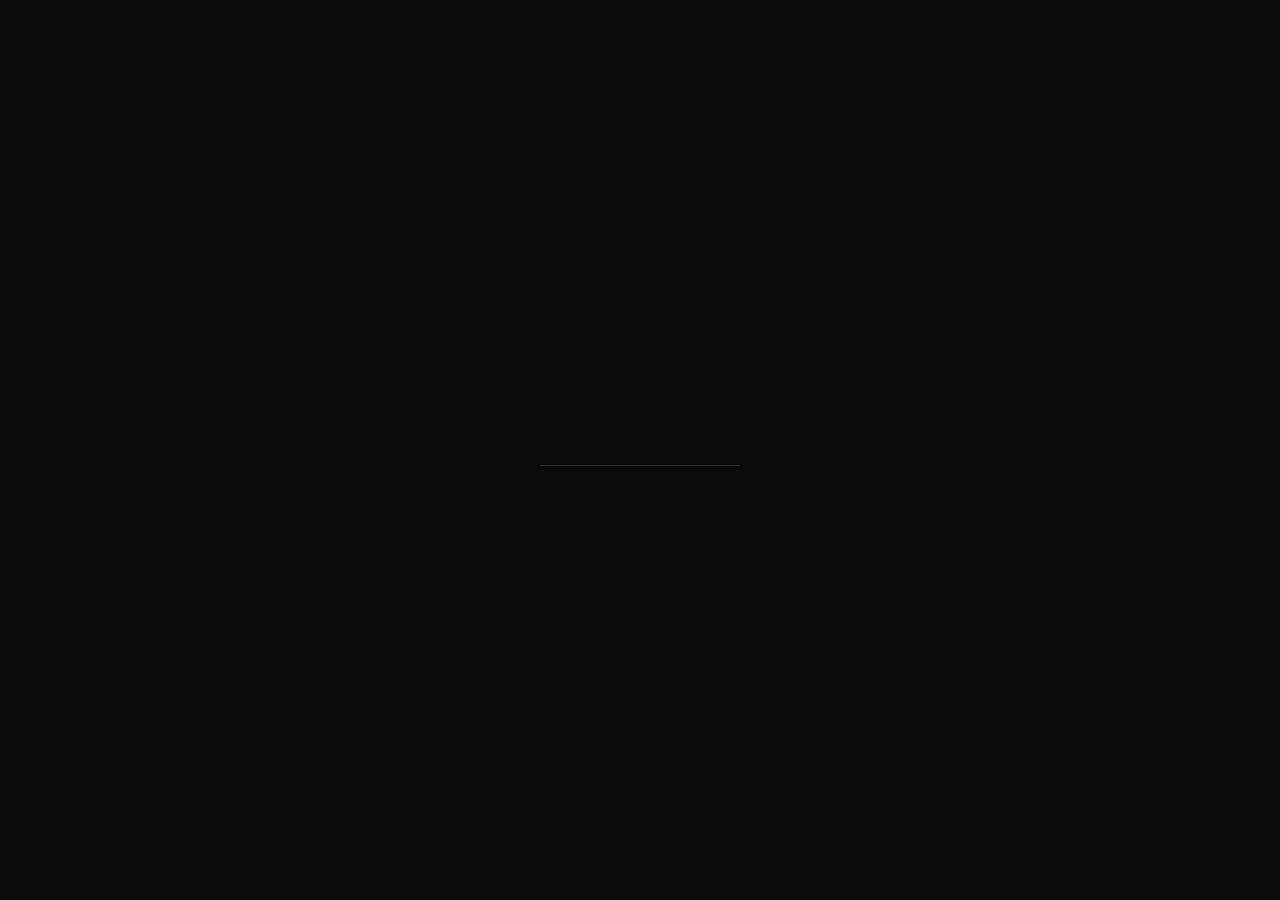
==== commit 6a7d20fd: "Add files via upload" ====
--- a/v2/index.html
+++ b/v2/index.html
@@ -24,7 +24,7 @@
 
 <link rel="preconnect" href="https://fonts.googleapis.com">
 <link rel="preconnect" href="https://fonts.gstatic.com" crossorigin>
-<link href="https://fonts.googleapis.com/css2?family=DM+Sans:ital,opsz,wght@0,9..40,300;0,9..40,400;0,9..40,500;1,9..40,400&family=Instrument+Sans:wght@400;500;600;700&family=Space+Grotesk:wght@400;500;600;700&display=swap" rel="stylesheet">
+<link href="https://fonts.googleapis.com/css2?family=DM+Sans:ital,opsz,wght@0,9..40,300;0,9..40,400;0,9..40,500;1,9..40,400&family=Instrument+Sans:ital,wght@0,400;0,500;0,600;0,700;1,400&family=Space+Grotesk:wght@400;500;600;700&display=swap" rel="stylesheet">
 <link rel="stylesheet" href="css/styles.css">
 </head>
 <body data-theme="dark">
@@ -221,7 +221,11 @@
 </div>
 <div class="curtain" id="curtain" aria-hidden="true"><svg viewBox="0 0 724 1126"><use href="#ocbMark"/></svg></div>
 
-<!-- ============ HEADER ============ -->
+<a class="skip" href="#main">Skip to content</a>
+
+<!-- ============ HEADER ============
+     Menu links: change the words freely. Keep the href values:
+     #/shop  #/lookbook  #/about  #/faq  #/contact -->
 <header class="head" id="head">
   <div class="strip" id="strip" hidden></div>
   <div class="nav">
@@ -229,131 +233,116 @@
       <svg class="m" viewBox="0 0 724 1126" aria-hidden="true"><use href="#ocbMark"/></svg>
       <svg class="w" viewBox="0 0 2230 914" aria-hidden="true"><use href="#ocbWord"/></svg>
     </a>
-    <!-- Main menu. To rename a link change the text. The href must stay one of: #/shop #/idea #/about #/help #/contact -->
     <nav class="nav__mid" id="navMid" aria-label="Main">
       <a href="#/shop" data-spy="shop">Shop</a>
-      <a href="#/idea" data-spy="idea">The idea</a>
+      <a href="#/lookbook" data-spy="lookbook">Lookbook</a>
       <a href="#/about" data-spy="about">About</a>
-      <a href="#/help" data-spy="help">Help</a>
     </nav>
     <div class="nav__right">
-      <button class="nav__btn" id="btnAccount" aria-label="Account" hidden><svg class="icon" viewBox="0 0 24 24" aria-hidden="true"><use href="#i-user"/></svg></button>
-      <button class="nav__btn" id="btnCart" aria-label="Open cart">
-        <svg class="icon" viewBox="0 0 24 24" aria-hidden="true"><use href="#i-bag"/></svg>
-        <span class="nav__count" id="cartCount" aria-hidden="true">0</span>
-      </button>
-      <button class="nav__btn nav__menu" id="btnMenu" aria-label="Open menu" aria-expanded="false"><svg class="icon" viewBox="0 0 24 24" aria-hidden="true"><use href="#i-menu"/></svg></button>
+      <button class="nav__btn nav__icon" id="btnAccount" aria-label="Account" hidden><svg class="icon" viewBox="0 0 24 24" aria-hidden="true"><use href="#i-user"/></svg></button>
+      <button class="nav__btn" id="btnCart" aria-label="Open cart">Cart <span class="nav__count" id="cartCount" aria-hidden="true">0</span></button>
+      <button class="nav__btn" id="btnMenu" aria-label="Open menu" aria-expanded="false">Menu</button>
     </div>
   </div>
 </header>
 
-<!-- full-screen menu for phones and tablets -->
-<div class="menu" id="menu" data-theme="light" role="dialog" aria-modal="true" aria-label="Menu">
-  <button class="menu__close" id="menuClose" aria-label="Close menu"><svg class="icon" viewBox="0 0 24 24" aria-hidden="true"><use href="#i-x"/></svg></button>
+<!-- full-screen menu -->
+<div class="menu" id="menu" data-theme="dark" role="dialog" aria-modal="true" aria-label="Menu">
+  <div class="menu__top">
+    <svg class="menu__word" viewBox="0 0 2230 914" aria-hidden="true"><use href="#ocbWord"/></svg>
+    <button class="nav__btn menu__close" id="menuClose" aria-label="Close menu">Close <span aria-hidden="true">✕</span></button>
+  </div>
   <nav class="menu__links" aria-label="Main">
+    <a href="#/">Home</a>
     <a href="#/shop">Shop</a>
-    <a href="#/idea">The idea</a>
+    <a href="#/lookbook">Lookbook</a>
     <a href="#/about">About</a>
-    <a href="#/help">Help</a>
     <a href="#/contact">Contact</a>
   </nav>
-  <div class="menu__foot" id="menuFoot"></div>
+  <div class="menu__small" id="menuSmall"></div>
+  <p class="menu__tag" id="menuTag"></p>
 </div>
 
 <!-- ============ HOME ============ -->
-<main class="view" id="vHome" data-theme="dark">
-
+<main id="main">
+<div class="view" id="vHome" data-theme="dark">
+
+  <!-- the release -->
   <section class="hero" id="top">
-    <div class="hero__bg" id="heroBg" aria-hidden="true"></div>
-    <div class="hero__shade" aria-hidden="true"></div>
-    <div class="hero__scan" aria-hidden="true"></div>
-    <div class="hero__inner">
-      <h1 class="display" id="heroTitle"></h1>
+    <div class="hero__media" id="heroMedia"></div>
+    <div class="hero__text">
+      <p class="hero__label hero__fade" id="heroLabel"></p>
+      <h1 class="display hero__title" id="heroTitle"></h1>
       <p class="hero__sub hero__fade" id="heroSub"></p>
+      <div class="hero__buy hero__fade">
+        <p class="hero__spec" id="heroSpec"></p>
+        <p class="hero__price" id="heroPrice"></p>
+      </div>
       <div class="hero__cta hero__fade">
-        <a href="#/shop" class="btn btn--fill" data-magnet><span><span id="heroBtn">Shop the drop</span> <svg viewBox="0 0 24 24" aria-hidden="true"><use href="#i-arrow"/></svg></span></a>
-        <a href="#/idea" class="link">Read the idea</a>
-      </div>
-    </div>
-    <div class="hero__scroll" aria-hidden="true"><div class="track"><i></i></div><span>Scroll</span></div>
+        <a href="#/shop" class="btn btn--fill" data-magnet><span id="heroBtn">Shop T-shirts</span></a>
+        <a href="#/lookbook" class="more" id="heroLook">See the lookbook <span class="arr" aria-hidden="true">→</span></a>
+      </div>
+      <p class="hero__note hero__fade" id="heroNote"></p>
+    </div>
   </section>
 
   <div class="marquee" aria-hidden="true"><div class="marquee__row" id="marquee"></div></div>
 
-  <!-- SHOP: products are drawn here from config.js -->
-  <section class="shop" id="shop">
-    <div class="wrap shop__head">
-      <h2 class="section-title" id="shopTitle"></h2>
-      <p id="shopIntro" data-rv></p>
-    </div>
-    <div class="dip" id="dip"></div>
-    <div class="promises" id="promises"></div>
-  </section>
-
-  <section class="closer" id="closer">
-    <div class="wrap closer__head">
-      <h2 class="section-title" id="closerTitle"></h2>
-      <p id="closerIntro" data-rv></p>
-    </div>
-    <div class="rail" id="rail"></div>
-  </section>
-
-  <section class="philo" id="idea" data-theme="light">
-    <div class="wrap philo__grid">
-      <div class="philo__head">
-        <h2 class="section-title" id="philoTitle"></h2>
-        <div class="philo__sigil" id="philoSigil" data-draw></div>
-      </div>
-      <div class="philo__body" id="philoBody"></div>
-    </div>
-  </section>
-
-  <section class="about" id="about">
-    <div class="about__mark" aria-hidden="true"><svg viewBox="0 0 724 1126"><use href="#ocbMark"/></svg></div>
-    <div class="wrap about__grid">
-      <div><svg class="about__word" viewBox="0 0 2230 914" role="img" aria-label="OCB, Original Clothing Brand" data-rv><use href="#ocbWord"/></svg></div>
-      <div class="about__body" id="aboutBody"></div>
-    </div>
-  </section>
-
-  <section class="faq" id="help" data-theme="light">
-    <div class="wrap faq__grid">
+  <!-- the products -->
+  <section class="block" id="sides" data-theme="light">
+    <div class="wrap">
+      <div class="block__head" id="sidesHead"></div>
+      <div class="cards" id="sidesGrid"></div>
+    </div>
+  </section>
+
+  <!-- lookbook teaser (uses the header videos) -->
+  <section class="block" id="look" data-theme="dark">
+    <div class="wrap">
+      <div class="block__head block__head--row" id="lookHead"></div>
+      <div class="looks" id="lookGrid"></div>
+    </div>
+  </section>
+
+  <!-- details -->
+  <section class="block" id="details" data-theme="light">
+    <div class="wrap">
+      <div class="block__head" id="detailHead"></div>
+      <div class="details" id="detailGrid"></div>
+    </div>
+  </section>
+
+  <!-- a note from OCB -->
+  <section class="block letter" id="note" data-theme="dark">
+    <div class="wrap note__grid">
+      <div class="note__mark" id="noteMark" data-draw aria-hidden="true"></div>
+      <div class="note__body" id="noteBody"></div>
+    </div>
+  </section>
+
+  <!-- newsletter -->
+  <section class="news" id="news" data-theme="light">
+    <div class="wrap news__row">
       <div>
-        <h2 class="section-title"><span class="mask"><span>Before</span></span><span class="mask"><span>you order</span></span></h2>
-      </div>
-      <div class="acc" id="faqList"></div>
-    </div>
-  </section>
-
-  <section class="news" id="news" data-theme="light" style="border-top:1px solid var(--line)">
-    <div class="wrap">
-      <div class="news__inner">
-        <h2 id="newsTitle" data-rv></h2>
-        <p class="news__sub" id="newsSub" data-rv></p>
-        <form id="newsForm" novalidate data-rv>
-          <label class="field field--pill"><span class="sr">Your email</span>
-            <input type="email" id="newsEmail" name="email" placeholder="Your email" autocomplete="email" required></label>
+        <h2 class="news__title" id="newsTitle"></h2>
+        <p class="news__sub" id="newsSub"></p>
+      </div>
+      <div class="news__form">
+        <form id="newsForm" novalidate>
+          <label class="sr" for="newsEmail">Your email</label>
+          <input type="email" id="newsEmail" name="email" placeholder="Your email" autocomplete="email" required>
           <div class="hp" aria-hidden="true"><label>Company <input type="text" id="newsHp" tabindex="-1" autocomplete="off"></label></div>
-          <button type="submit" class="btn btn--fill"><span>Keep me posted</span></button>
+          <button type="submit" aria-label="Sign up"><span aria-hidden="true">→</span></button>
         </form>
         <p class="news__msg" id="newsMsg" role="status" aria-live="polite"></p>
       </div>
     </div>
   </section>
-
-  <section class="contact" id="contact">
-    <div class="wrap contact__grid">
-      <div>
-        <h2 class="section-title"><span class="mask"><span>Contact</span></span></h2>
-        <p class="contact__note" data-rv>Order questions, wholesale or press. One line is enough.</p>
-      </div>
-      <div class="contact__rows" id="contactRows"></div>
-    </div>
-  </section>
+</div>
+
+<!-- every other page (shop, lookbook, about, product, checkout, account, order, policies) is drawn in here -->
+<div class="view" id="vPage" data-theme="light"></div>
 </main>
-
-<!-- every other page (product, checkout, account, order, policies) is drawn in here -->
-<main class="view" id="vPage" data-theme="light"></main>
 
 <!-- ============ FOOTER ============ -->
 <footer class="foot" data-theme="dark">
@@ -361,43 +350,28 @@
     <div class="foot__grid">
       <div class="foot__brand">
         <svg viewBox="0 0 2230 914" aria-hidden="true"><use href="#ocbWord"/></svg>
-        <p>Original Clothing Brand.<br>Clothing for what you don't say out loud.</p>
-      </div>
-      <div>
-        <h4>Shop</h4>
-        <ul id="footShop"></ul>
-      </div>
-      <div>
-        <h4>Help</h4>
-        <ul>
-          <li><a href="#/policy/shipping">Shipping</a></li>
-          <li><a href="#/policy/returns">Returns and refunds</a></li>
-          <li><a href="#/help">Questions</a></li>
-          <li><a href="#/policy/contact">Contact</a></li>
-        </ul>
-      </div>
-      <div>
-        <h4>OCB</h4>
-        <ul id="footMore">
-          <li><a href="#/policy/privacy">Privacy</a></li>
-          <li><a href="#/policy/terms">Terms of service</a></li>
-        </ul>
-      </div>
+        <p id="footTag"></p>
+      </div>
+      <div><h4>Shop</h4><ul id="footShop"></ul></div>
+      <div><h4>Information</h4><ul id="footInfo"></ul></div>
+      <div><h4>Connect</h4><ul id="footConnect"></ul></div>
     </div>
     <div class="foot__bottom">
       <p id="footCopy"></p>
-      <p>Some things aren't said. They're worn.</p>
+      <p class="foot__legal"><a href="#/policy/privacy">Privacy</a><a href="#/policy/terms">Terms</a></p>
+      <p id="footDomain"></p>
     </div>
   </div>
+  <svg class="foot__big" viewBox="0 0 2230 914" aria-hidden="true"><use href="#ocbWord"/></svg>
 </footer>
 
 <!-- ============ OVERLAYS ============ -->
 <div class="scrim" id="scrim"></div>
 
-<aside class="drawer" id="drawer" data-theme="light" role="dialog" aria-modal="true" aria-label="Cart">
+<aside class="drawer" id="drawer" data-theme="light" role="dialog" aria-modal="true" aria-label="Your cart">
   <div class="drawer__head">
-    <h2>Cart<sup id="drawerCount"></sup></h2>
-    <button class="x" id="drawerClose" aria-label="Close cart"><svg class="icon" viewBox="0 0 24 24" aria-hidden="true"><use href="#i-x"/></svg></button>
+    <h2>Your cart<sup id="drawerCount"></sup></h2>
+    <button class="nav__btn" id="drawerClose" aria-label="Close cart">Close <span aria-hidden="true">✕</span></button>
   </div>
   <div class="drawer__ship" id="drawerShip" hidden></div>
   <div class="drawer__body" id="drawerBody"></div>
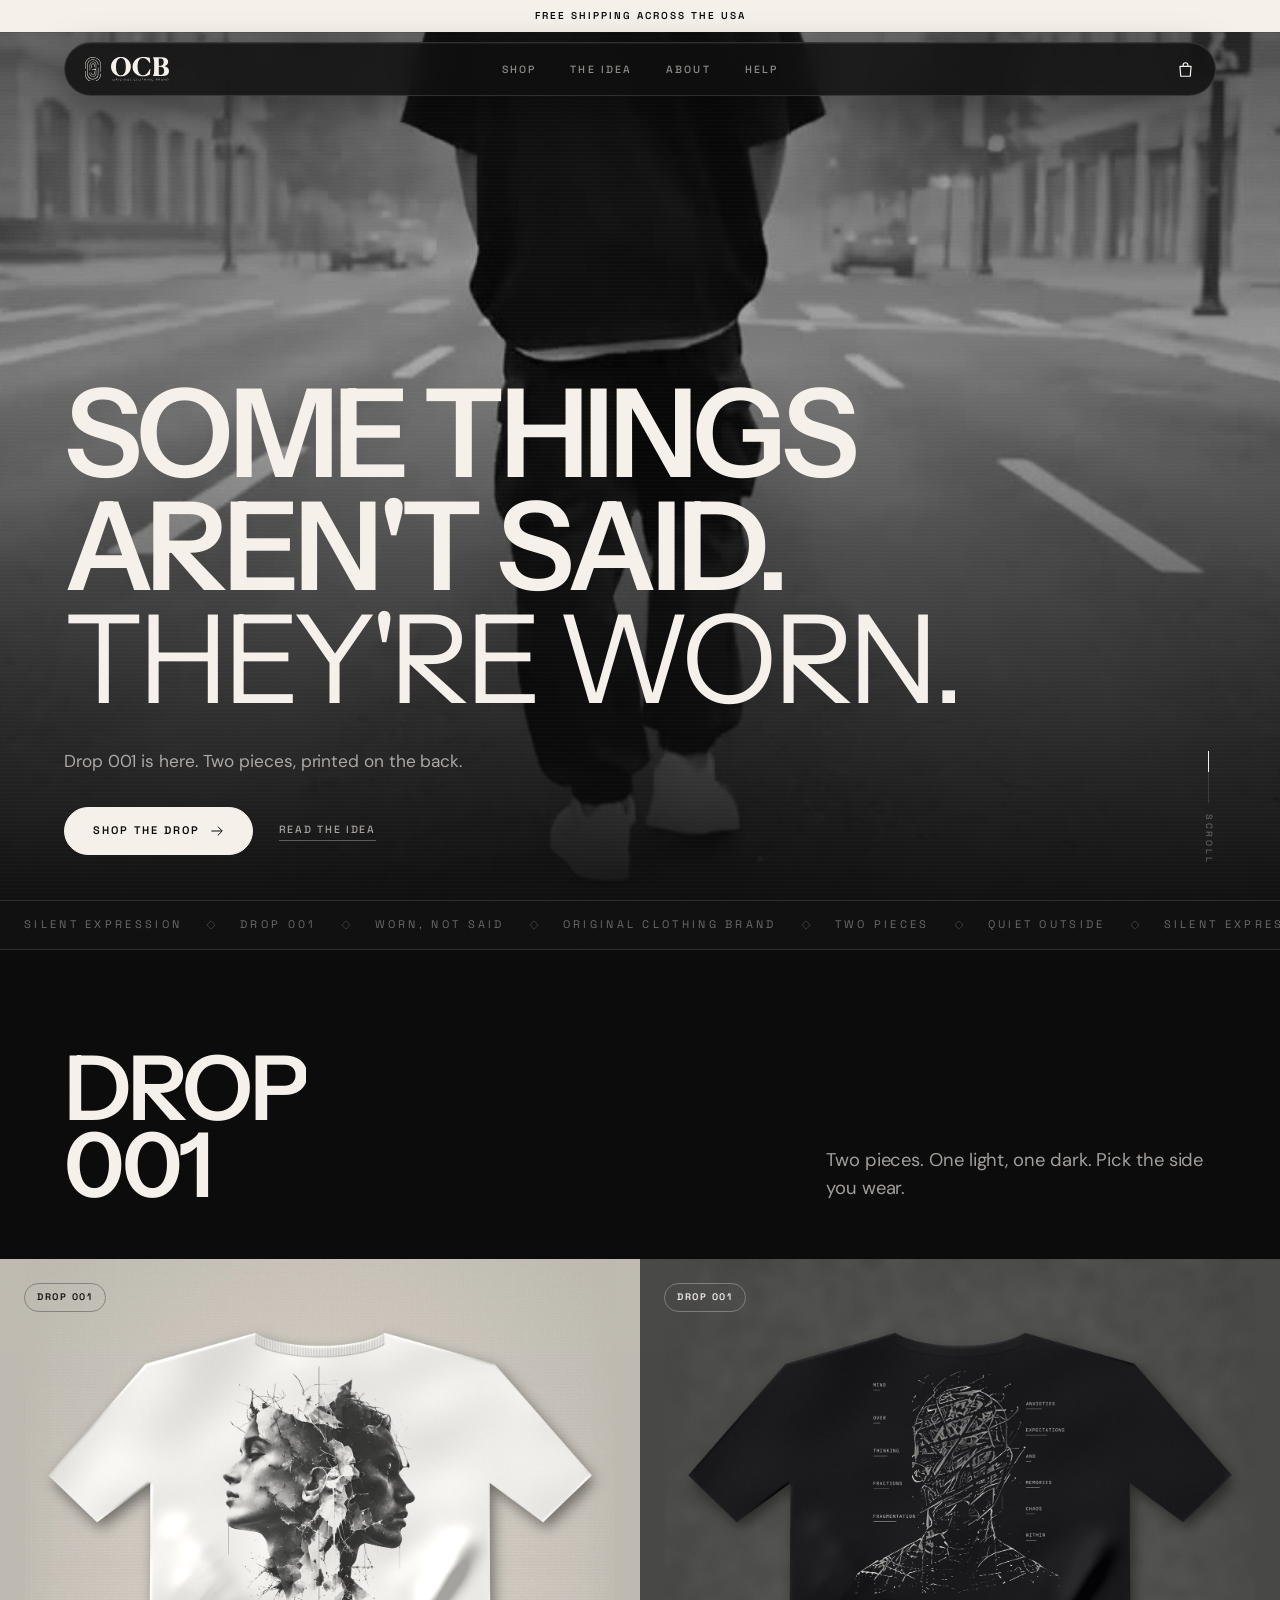
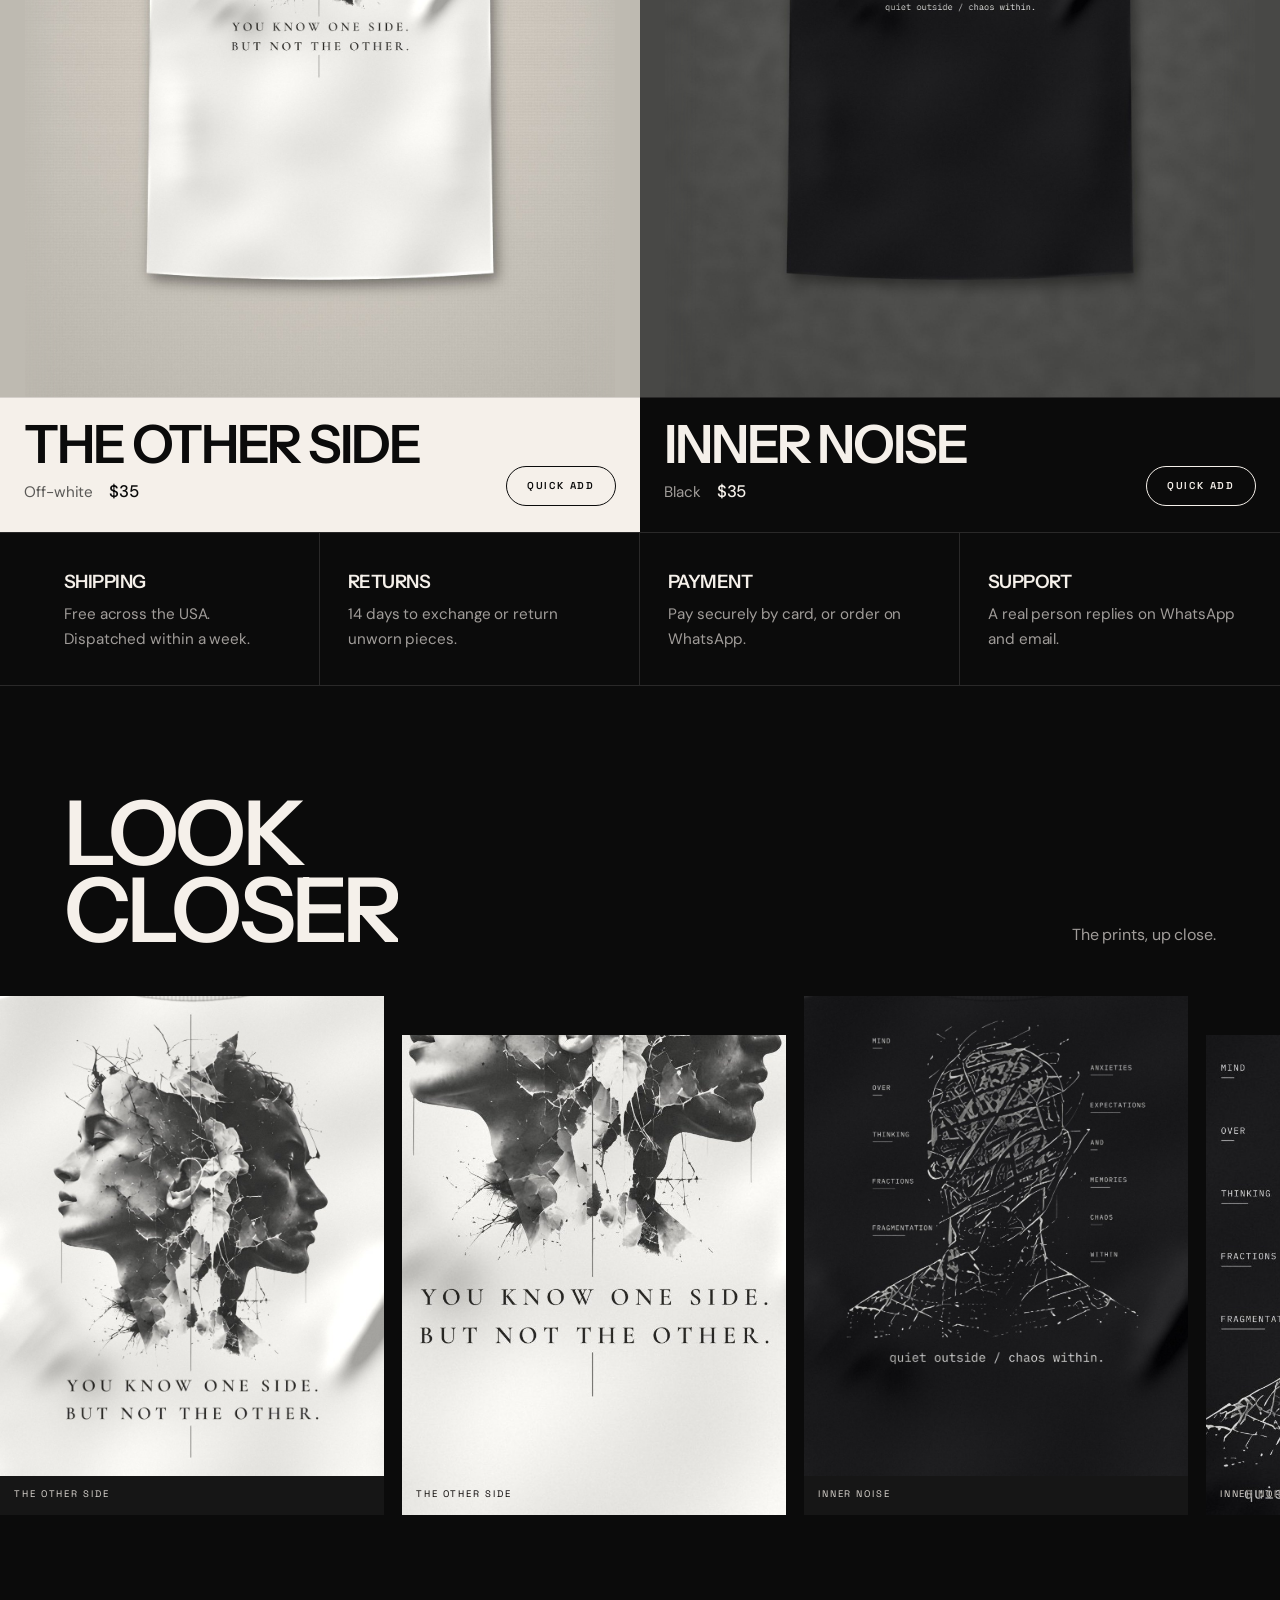
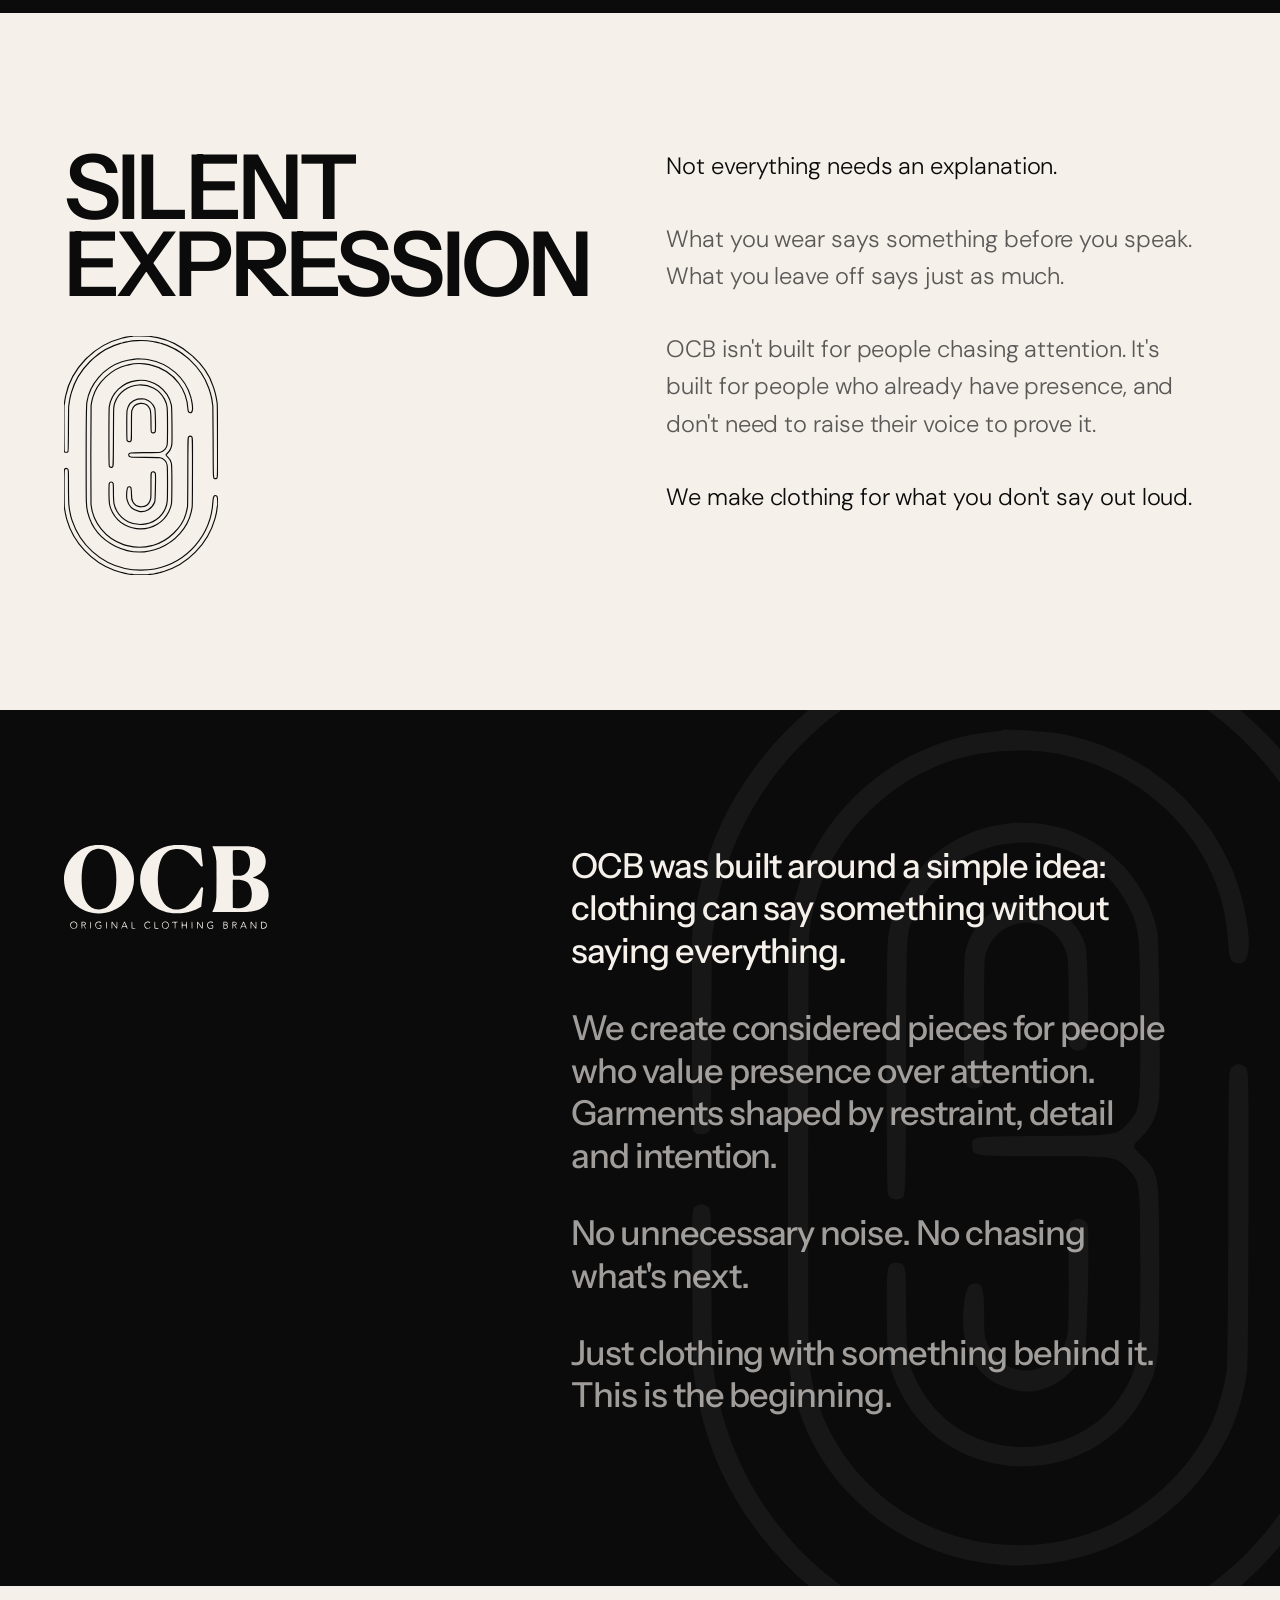
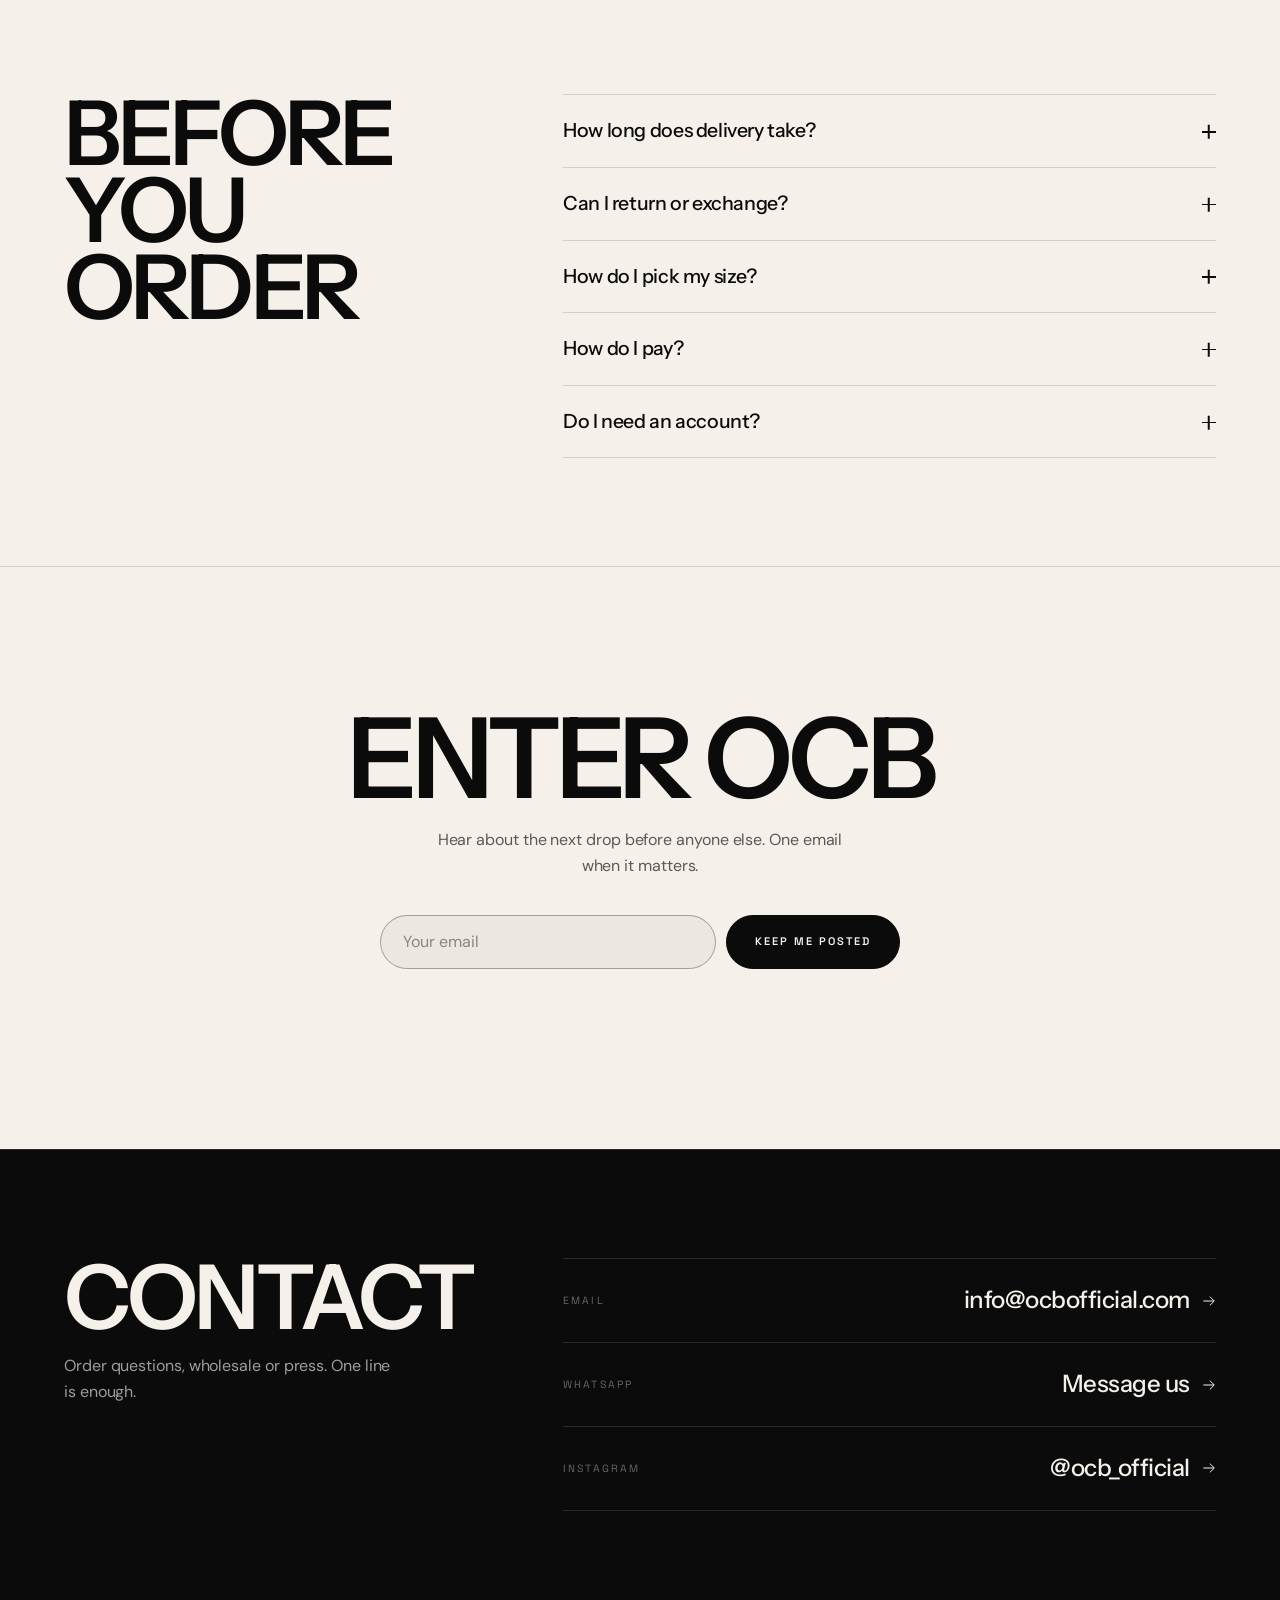
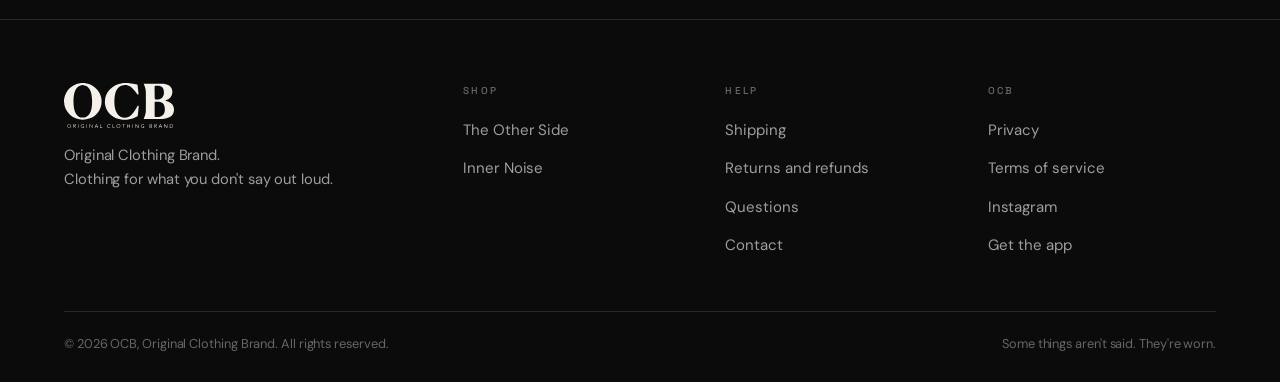
==== commit 4e474a5c: "Rename index2.html to index.html" ====
--- a/v2/index.html
+++ b/v2/index.html
@@ -24,7 +24,7 @@
 
 <link rel="preconnect" href="https://fonts.googleapis.com">
 <link rel="preconnect" href="https://fonts.gstatic.com" crossorigin>
-<link href="https://fonts.googleapis.com/css2?family=DM+Sans:ital,opsz,wght@0,9..40,300;0,9..40,400;0,9..40,500;1,9..40,400&family=Instrument+Sans:ital,wght@0,400;0,500;0,600;0,700;1,400&family=Space+Grotesk:wght@400;500;600;700&display=swap" rel="stylesheet">
+<link href="https://fonts.googleapis.com/css2?family=DM+Sans:ital,opsz,wght@0,9..40,300;0,9..40,400;0,9..40,500;1,9..40,400&family=Instrument+Sans:wght@400;500;600;700&family=Space+Grotesk:wght@400;500;600;700&display=swap" rel="stylesheet">
 <link rel="stylesheet" href="css/styles.css">
 </head>
 <body data-theme="dark">
@@ -221,11 +221,7 @@
 </div>
 <div class="curtain" id="curtain" aria-hidden="true"><svg viewBox="0 0 724 1126"><use href="#ocbMark"/></svg></div>
 
-<a class="skip" href="#main">Skip to content</a>
-
-<!-- ============ HEADER ============
-     Menu links: change the words freely. Keep the href values:
-     #/shop  #/lookbook  #/about  #/faq  #/contact -->
+<!-- ============ HEADER ============ -->
 <header class="head" id="head">
   <div class="strip" id="strip" hidden></div>
   <div class="nav">
@@ -233,116 +229,131 @@
       <svg class="m" viewBox="0 0 724 1126" aria-hidden="true"><use href="#ocbMark"/></svg>
       <svg class="w" viewBox="0 0 2230 914" aria-hidden="true"><use href="#ocbWord"/></svg>
     </a>
+    <!-- Main menu. To rename a link change the text. The href must stay one of: #/shop #/idea #/about #/help #/contact -->
     <nav class="nav__mid" id="navMid" aria-label="Main">
       <a href="#/shop" data-spy="shop">Shop</a>
-      <a href="#/lookbook" data-spy="lookbook">Lookbook</a>
+      <a href="#/idea" data-spy="idea">The idea</a>
       <a href="#/about" data-spy="about">About</a>
+      <a href="#/help" data-spy="help">Help</a>
     </nav>
     <div class="nav__right">
-      <button class="nav__btn nav__icon" id="btnAccount" aria-label="Account" hidden><svg class="icon" viewBox="0 0 24 24" aria-hidden="true"><use href="#i-user"/></svg></button>
-      <button class="nav__btn" id="btnCart" aria-label="Open cart">Cart <span class="nav__count" id="cartCount" aria-hidden="true">0</span></button>
-      <button class="nav__btn" id="btnMenu" aria-label="Open menu" aria-expanded="false">Menu</button>
+      <button class="nav__btn" id="btnAccount" aria-label="Account" hidden><svg class="icon" viewBox="0 0 24 24" aria-hidden="true"><use href="#i-user"/></svg></button>
+      <button class="nav__btn" id="btnCart" aria-label="Open cart">
+        <svg class="icon" viewBox="0 0 24 24" aria-hidden="true"><use href="#i-bag"/></svg>
+        <span class="nav__count" id="cartCount" aria-hidden="true">0</span>
+      </button>
+      <button class="nav__btn nav__menu" id="btnMenu" aria-label="Open menu" aria-expanded="false"><svg class="icon" viewBox="0 0 24 24" aria-hidden="true"><use href="#i-menu"/></svg></button>
     </div>
   </div>
 </header>
 
-<!-- full-screen menu -->
-<div class="menu" id="menu" data-theme="dark" role="dialog" aria-modal="true" aria-label="Menu">
-  <div class="menu__top">
-    <svg class="menu__word" viewBox="0 0 2230 914" aria-hidden="true"><use href="#ocbWord"/></svg>
-    <button class="nav__btn menu__close" id="menuClose" aria-label="Close menu">Close <span aria-hidden="true">✕</span></button>
-  </div>
+<!-- full-screen menu for phones and tablets -->
+<div class="menu" id="menu" data-theme="light" role="dialog" aria-modal="true" aria-label="Menu">
+  <button class="menu__close" id="menuClose" aria-label="Close menu"><svg class="icon" viewBox="0 0 24 24" aria-hidden="true"><use href="#i-x"/></svg></button>
   <nav class="menu__links" aria-label="Main">
-    <a href="#/">Home</a>
     <a href="#/shop">Shop</a>
-    <a href="#/lookbook">Lookbook</a>
+    <a href="#/idea">The idea</a>
     <a href="#/about">About</a>
+    <a href="#/help">Help</a>
     <a href="#/contact">Contact</a>
   </nav>
-  <div class="menu__small" id="menuSmall"></div>
-  <p class="menu__tag" id="menuTag"></p>
+  <div class="menu__foot" id="menuFoot"></div>
 </div>
 
 <!-- ============ HOME ============ -->
-<main id="main">
-<div class="view" id="vHome" data-theme="dark">
-
-  <!-- the release -->
+<main class="view" id="vHome" data-theme="dark">
+
   <section class="hero" id="top">
-    <div class="hero__media" id="heroMedia"></div>
-    <div class="hero__text">
-      <p class="hero__label hero__fade" id="heroLabel"></p>
-      <h1 class="display hero__title" id="heroTitle"></h1>
+    <div class="hero__bg" id="heroBg" aria-hidden="true"></div>
+    <div class="hero__shade" aria-hidden="true"></div>
+    <div class="hero__scan" aria-hidden="true"></div>
+    <div class="hero__inner">
+      <h1 class="display" id="heroTitle"></h1>
       <p class="hero__sub hero__fade" id="heroSub"></p>
-      <div class="hero__buy hero__fade">
-        <p class="hero__spec" id="heroSpec"></p>
-        <p class="hero__price" id="heroPrice"></p>
-      </div>
       <div class="hero__cta hero__fade">
-        <a href="#/shop" class="btn btn--fill" data-magnet><span id="heroBtn">Shop T-shirts</span></a>
-        <a href="#/lookbook" class="more" id="heroLook">See the lookbook <span class="arr" aria-hidden="true">→</span></a>
-      </div>
-      <p class="hero__note hero__fade" id="heroNote"></p>
-    </div>
+        <a href="#/shop" class="btn btn--fill" data-magnet><span><span id="heroBtn">Shop the drop</span> <svg viewBox="0 0 24 24" aria-hidden="true"><use href="#i-arrow"/></svg></span></a>
+        <a href="#/idea" class="link">Read the idea</a>
+      </div>
+    </div>
+    <div class="hero__scroll" aria-hidden="true"><div class="track"><i></i></div><span>Scroll</span></div>
   </section>
 
   <div class="marquee" aria-hidden="true"><div class="marquee__row" id="marquee"></div></div>
 
-  <!-- the products -->
-  <section class="block" id="sides" data-theme="light">
+  <!-- SHOP: products are drawn here from config.js -->
+  <section class="shop" id="shop">
+    <div class="wrap shop__head">
+      <h2 class="section-title" id="shopTitle"></h2>
+      <p id="shopIntro" data-rv></p>
+    </div>
+    <div class="dip" id="dip"></div>
+    <div class="promises" id="promises"></div>
+  </section>
+
+  <section class="closer" id="closer">
+    <div class="wrap closer__head">
+      <h2 class="section-title" id="closerTitle"></h2>
+      <p id="closerIntro" data-rv></p>
+    </div>
+    <div class="rail" id="rail"></div>
+  </section>
+
+  <section class="philo" id="idea" data-theme="light">
+    <div class="wrap philo__grid">
+      <div class="philo__head">
+        <h2 class="section-title" id="philoTitle"></h2>
+        <div class="philo__sigil" id="philoSigil" data-draw></div>
+      </div>
+      <div class="philo__body" id="philoBody"></div>
+    </div>
+  </section>
+
+  <section class="about" id="about">
+    <div class="about__mark" aria-hidden="true"><svg viewBox="0 0 724 1126"><use href="#ocbMark"/></svg></div>
+    <div class="wrap about__grid">
+      <div><svg class="about__word" viewBox="0 0 2230 914" role="img" aria-label="OCB, Original Clothing Brand" data-rv><use href="#ocbWord"/></svg></div>
+      <div class="about__body" id="aboutBody"></div>
+    </div>
+  </section>
+
+  <section class="faq" id="help" data-theme="light">
+    <div class="wrap faq__grid">
+      <div>
+        <h2 class="section-title"><span class="mask"><span>Before</span></span><span class="mask"><span>you order</span></span></h2>
+      </div>
+      <div class="acc" id="faqList"></div>
+    </div>
+  </section>
+
+  <section class="news" id="news" data-theme="light" style="border-top:1px solid var(--line)">
     <div class="wrap">
-      <div class="block__head" id="sidesHead"></div>
-      <div class="cards" id="sidesGrid"></div>
-    </div>
-  </section>
-
-  <!-- lookbook teaser (uses the header videos) -->
-  <section class="block" id="look" data-theme="dark">
-    <div class="wrap">
-      <div class="block__head block__head--row" id="lookHead"></div>
-      <div class="looks" id="lookGrid"></div>
-    </div>
-  </section>
-
-  <!-- details -->
-  <section class="block" id="details" data-theme="light">
-    <div class="wrap">
-      <div class="block__head" id="detailHead"></div>
-      <div class="details" id="detailGrid"></div>
-    </div>
-  </section>
-
-  <!-- a note from OCB -->
-  <section class="block letter" id="note" data-theme="dark">
-    <div class="wrap note__grid">
-      <div class="note__mark" id="noteMark" data-draw aria-hidden="true"></div>
-      <div class="note__body" id="noteBody"></div>
-    </div>
-  </section>
-
-  <!-- newsletter -->
-  <section class="news" id="news" data-theme="light">
-    <div class="wrap news__row">
-      <div>
-        <h2 class="news__title" id="newsTitle"></h2>
-        <p class="news__sub" id="newsSub"></p>
-      </div>
-      <div class="news__form">
-        <form id="newsForm" novalidate>
-          <label class="sr" for="newsEmail">Your email</label>
-          <input type="email" id="newsEmail" name="email" placeholder="Your email" autocomplete="email" required>
+      <div class="news__inner">
+        <h2 id="newsTitle" data-rv></h2>
+        <p class="news__sub" id="newsSub" data-rv></p>
+        <form id="newsForm" novalidate data-rv>
+          <label class="field field--pill"><span class="sr">Your email</span>
+            <input type="email" id="newsEmail" name="email" placeholder="Your email" autocomplete="email" required></label>
           <div class="hp" aria-hidden="true"><label>Company <input type="text" id="newsHp" tabindex="-1" autocomplete="off"></label></div>
-          <button type="submit" aria-label="Sign up"><span aria-hidden="true">→</span></button>
+          <button type="submit" class="btn btn--fill"><span>Keep me posted</span></button>
         </form>
         <p class="news__msg" id="newsMsg" role="status" aria-live="polite"></p>
       </div>
     </div>
   </section>
-</div>
-
-<!-- every other page (shop, lookbook, about, product, checkout, account, order, policies) is drawn in here -->
-<div class="view" id="vPage" data-theme="light"></div>
+
+  <section class="contact" id="contact">
+    <div class="wrap contact__grid">
+      <div>
+        <h2 class="section-title"><span class="mask"><span>Contact</span></span></h2>
+        <p class="contact__note" data-rv>Order questions, wholesale or press. One line is enough.</p>
+      </div>
+      <div class="contact__rows" id="contactRows"></div>
+    </div>
+  </section>
 </main>
+
+<!-- every other page (product, checkout, account, order, policies) is drawn in here -->
+<main class="view" id="vPage" data-theme="light"></main>
 
 <!-- ============ FOOTER ============ -->
 <footer class="foot" data-theme="dark">
@@ -350,28 +361,43 @@
     <div class="foot__grid">
       <div class="foot__brand">
         <svg viewBox="0 0 2230 914" aria-hidden="true"><use href="#ocbWord"/></svg>
-        <p id="footTag"></p>
-      </div>
-      <div><h4>Shop</h4><ul id="footShop"></ul></div>
-      <div><h4>Information</h4><ul id="footInfo"></ul></div>
-      <div><h4>Connect</h4><ul id="footConnect"></ul></div>
+        <p>Original Clothing Brand.<br>Clothing for what you don't say out loud.</p>
+      </div>
+      <div>
+        <h4>Shop</h4>
+        <ul id="footShop"></ul>
+      </div>
+      <div>
+        <h4>Help</h4>
+        <ul>
+          <li><a href="#/policy/shipping">Shipping</a></li>
+          <li><a href="#/policy/returns">Returns and refunds</a></li>
+          <li><a href="#/help">Questions</a></li>
+          <li><a href="#/policy/contact">Contact</a></li>
+        </ul>
+      </div>
+      <div>
+        <h4>OCB</h4>
+        <ul id="footMore">
+          <li><a href="#/policy/privacy">Privacy</a></li>
+          <li><a href="#/policy/terms">Terms of service</a></li>
+        </ul>
+      </div>
     </div>
     <div class="foot__bottom">
       <p id="footCopy"></p>
-      <p class="foot__legal"><a href="#/policy/privacy">Privacy</a><a href="#/policy/terms">Terms</a></p>
-      <p id="footDomain"></p>
+      <p>Some things aren't said. They're worn.</p>
     </div>
   </div>
-  <svg class="foot__big" viewBox="0 0 2230 914" aria-hidden="true"><use href="#ocbWord"/></svg>
 </footer>
 
 <!-- ============ OVERLAYS ============ -->
 <div class="scrim" id="scrim"></div>
 
-<aside class="drawer" id="drawer" data-theme="light" role="dialog" aria-modal="true" aria-label="Your cart">
+<aside class="drawer" id="drawer" data-theme="light" role="dialog" aria-modal="true" aria-label="Cart">
   <div class="drawer__head">
-    <h2>Your cart<sup id="drawerCount"></sup></h2>
-    <button class="nav__btn" id="drawerClose" aria-label="Close cart">Close <span aria-hidden="true">✕</span></button>
+    <h2>Cart<sup id="drawerCount"></sup></h2>
+    <button class="x" id="drawerClose" aria-label="Close cart"><svg class="icon" viewBox="0 0 24 24" aria-hidden="true"><use href="#i-x"/></svg></button>
   </div>
   <div class="drawer__ship" id="drawerShip" hidden></div>
   <div class="drawer__body" id="drawerBody"></div>
